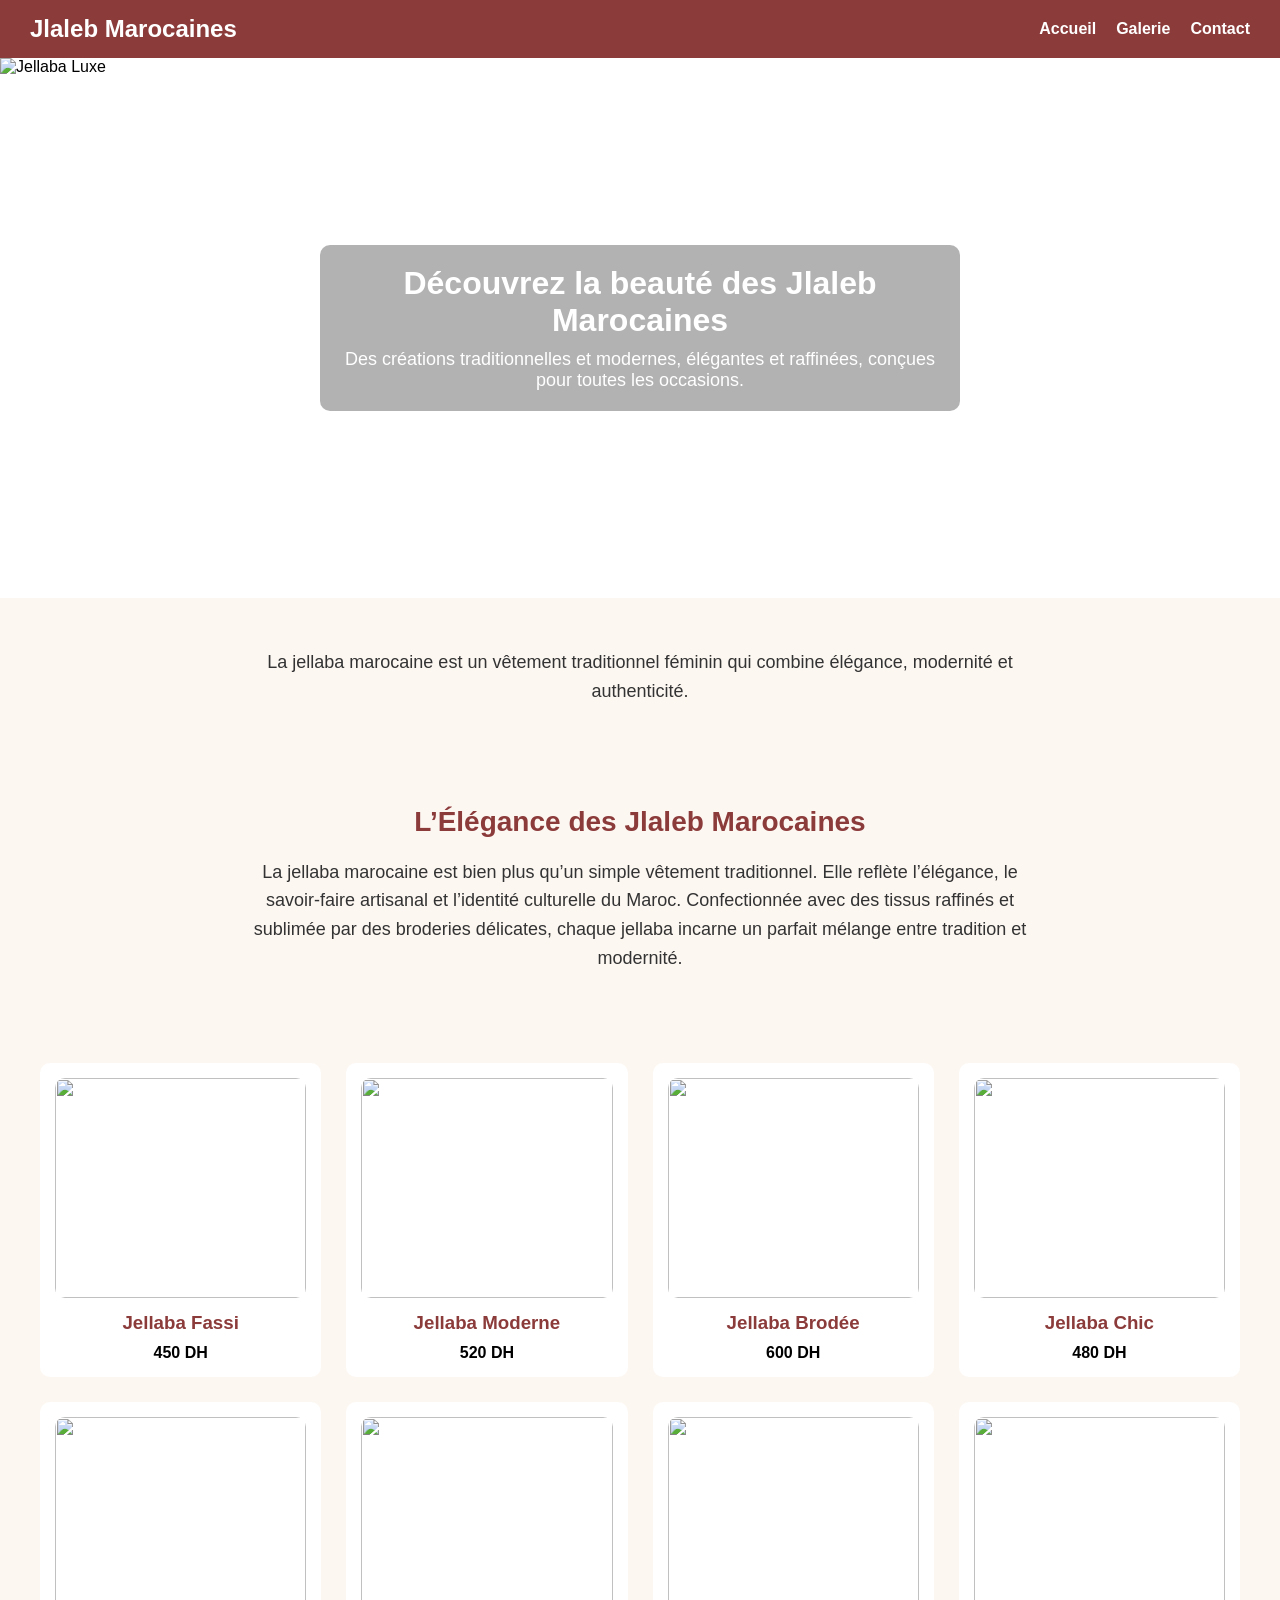
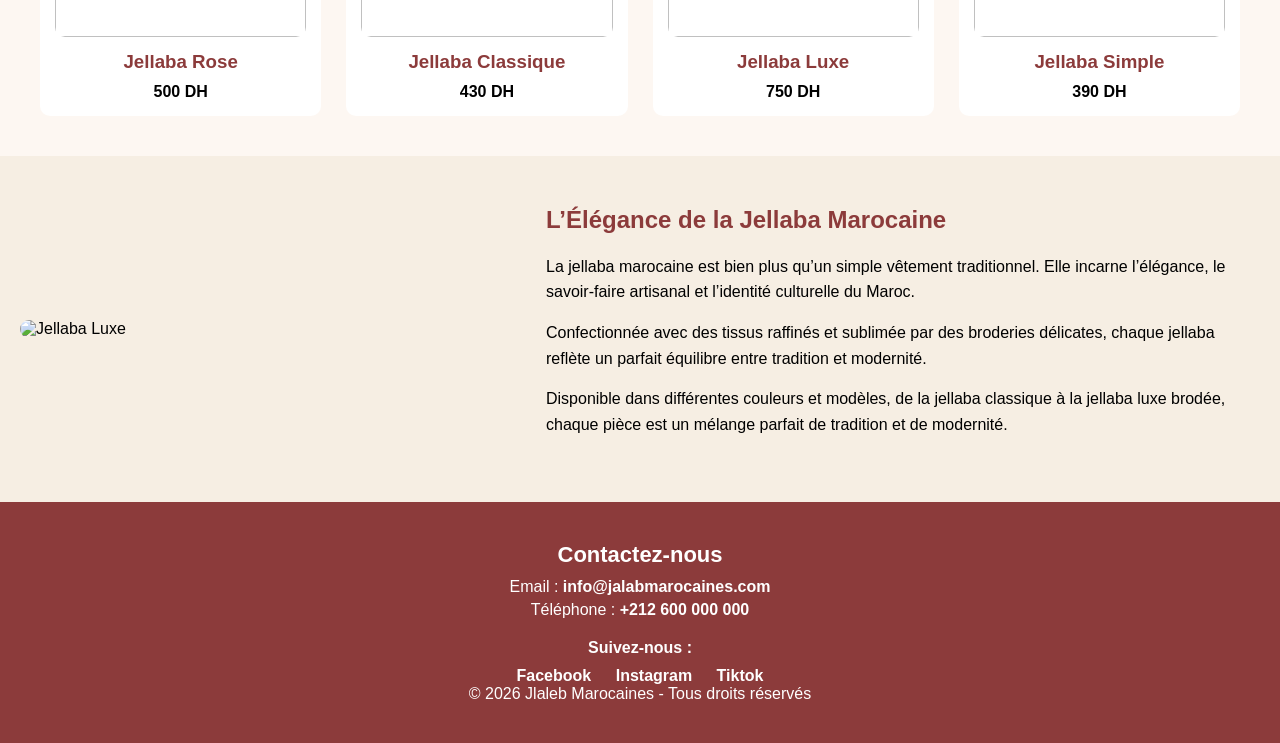
==== index.html @ f5fc9dd6 "Update portfolio" ====
<!DOCTYPE html>
<html lang="fr">
<head>
    <meta charset="UTF-8">
    <title>Jlaleb Marocaines</title>
    <link rel="stylesheet" href="style.css">
    <meta name="viewport" content="width=device-width, initial-scale=1.0">
</head>
<body>
<nav>
    <h1>Jlaleb Marocaines</h1>
    <ul>
        <li><a href="#">Accueil</a></li>
        <li><a href="#galerie">Galerie</a></li>
        <li><a href="contact.html">Contact</a></li>
    </ul>
</nav>

<section class="hero">
    <img src="jalabaa.jpeg" alt="Jellaba Luxe" class="hero-img">
    <div class="hero-text">
        <h2>Découvrez la beauté des Jlaleb Marocaines</h2>
        <p>Des créations traditionnelles et modernes, élégantes et raffinées, conçues pour toutes les occasions.</p>
    </div>
</section>

<!-- DESCRIPTION -->
<section class="description">
    <p>
        La jellaba marocaine est un vêtement traditionnel féminin
        qui combine élégance, modernité et authenticité.
    </p>
</section>
<section class="description">
    <h2>L’Élégance des Jlaleb Marocaines</h2>
    <p>
        La jellaba marocaine est bien plus qu’un simple vêtement traditionnel.  
        Elle reflète l’élégance, le savoir-faire artisanal et l’identité culturelle du Maroc.  
        Confectionnée avec des tissus raffinés et sublimée par des broderies délicates,  
        chaque jellaba incarne un parfait mélange entre tradition et modernité.
    </p>
</section>

<!-- GALERIE -->
<section id="galerie" class="galerie">

    <div class="card">
        <img src="jalaba_fes.jpeg">
        <h3>Jellaba Fassi</h3>
        <span>450 DH</span>
    </div>

    <div class="card">
        <img src="j2.jpeg">
        <h3>Jellaba Moderne</h3>
        <span>520 DH</span>
    </div>

    <div class="card">
        <img src="j3.jpeg">
        <h3>Jellaba Brodée</h3>
        <span>600 DH</span>
    </div>

    <div class="card">
        <img src="j4.jpeg">
        <h3>Jellaba Chic</h3>
        <span>480 DH</span>
    </div>

    <div class="card">
        <img src="j5.jpeg">
        <h3>Jellaba Rose</h3>
        <span>500 DH</span>
    </div>

    <div class="card">
        <img src="j6.jpeg">
        <h3>Jellaba Classique</h3>
        <span>430 DH</span>
    </div>

    <div class="card">
        <img src="j7.jpEg">
        <h3>Jellaba Luxe</h3>
        <span>750 DH</span>
    </div>

    <div class="card">
        <img src="JJ8.jpeg">
        <h3>Jellaba Simple</h3>
        <span>390 DH</span>
    </div>

</section>

<section class="side-photo">
    <img src="BIG.jpeg" alt="Jellaba Luxe">

    <div class="text">
        <h2>L’Élégance de la Jellaba Marocaine</h2>

        <p>
            La jellaba marocaine est bien plus qu’un simple vêtement traditionnel. 
            Elle incarne l’élégance, le savoir-faire artisanal et l’identité culturelle du Maroc.
        </p>

        <p>
            Confectionnée avec des tissus raffinés et sublimée par des broderies délicates, 
            chaque jellaba reflète un parfait équilibre entre tradition et modernité.
        </p>

        <p>
            Disponible dans différentes couleurs et modèles, de la jellaba classique
            à la jellaba luxe brodée, chaque pièce est un mélange parfait de tradition et de modernité.
        </p>
    </div>
</section>
<!-- FOOTER -->
<footer>
    <div class="footer-content">
        <h3>Contactez-nous</h3>
        <p>Email : <a href="mailto:info@jalabmarocaines.com">info@jalabmarocaines.com</a></p>
        <p>Téléphone : <a href="tel:+212600000000">+212 600 000 000</a></p>

        <h4>Suivez-nous :</h4>
        <ul class="social">
            <li><a href="#">Facebook</a></li>
            <li><a href="#">Instagram</a></li>
            <li><a href="#">Tiktok</a></li>
        </ul>
    </div>
    <p>© 2026 Jlaleb Marocaines - Tous droits réservés</p>
</footer>

</body>
</html>
---- style.css ----
* {
    margin: 0;
    padding: 0;
    box-sizing: border-box;
    font-family: Arial, sans-serif;
}

/* NAVBAR */
nav {
    background-color: #8c3b3b;
    color: white;
    display: flex;
    justify-content: space-between;
    padding: 15px 30px;
    align-items: center;
}

nav ul {
    list-style: none;
    display: flex;
}

nav ul li a {
    color: white;
    margin-left: 20px;
    text-decoration: none;
    font-weight: bold;
}

.hero {
    position: relative;
    width: 100%;
    height: 60vh;         /* ارتفاع الصورة */
    overflow: hidden;
}

.hero-img {
    width: 100%;
    height: 100%;
    object-fit: cover;    /* الصورة تغطي المساحة كاملة */
}

.hero-text {
    position: absolute;   /* النص فوق الصورة */
    top: 50%;
    left: 50%;
    transform: translate(-50%, -50%);
    color: white;
    text-align: center;
    background-color: rgba(0,0,0,0.3);  /* خلفية شفافة للنص */
    padding: 20px;
    border-radius: 10px;
}

.hero-text h2 {
    font-size: 32px;
    margin-bottom: 10px;
}

.hero-text p {
    font-size: 18px;
}
/* DESCRIPTION */
.description {
    padding: 40px;
    text-align: center;
    background-color: #f6eee3;
    font-size: 18px;
}
.description {
    padding: 50px 20px;           
    text-align: center;
    background-color: #fdf7f2;   
    color: #333;
}

.description h2 {
    font-size: 28px;
    color: #8c3b3b;               
    margin-bottom: 20px;
}

.description p {
    font-size: 18px;
    line-height: 1.6;
    max-width: 800px;
    margin: 0 auto;
    }               


.galerie {
    display: grid;
    grid-template-columns: repeat(4, 1fr);
    gap: 25px;
    padding: 40px;
    background-color: #fdf7f2;
}

.card {
    background: white;
    text-align: center;
    padding: 15px;
    border-radius: 10px;
}

.card img {
    width: 100%;
    height: 220px;
    object-fit: cover;
    border-radius: 10px;
}

.card h3 {
    margin: 10px 0;
    color: #8c3b3b;
}

.card span {
    font-weight: bold;
}

.side-photo {
    display: flex;
    align-items: center;
    gap: 30px;       
    padding: 50px 20px;
    background-color: #f6eee3; 
}

.side-photo img {
    width: 40%;     
    border-radius: 15px;
    object-fit: cover;
}

.side-photo .text {
    width: 55%;      
}

.side-photo h2 {
    color: #8c3b3b;
    margin-bottom: 20px;
}

.side-photo p {
    line-height: 1.6;
    margin-bottom: 15px;  
}


@media(min-width:601px) and(max-width: 758px){
    .side-photo {
        flex-direction: column;
        text-align: center;
    }
    .side-photo img {
        width: 80%;
        margin-bottom: 20px;
    }
    .side-photo .text {
        width: 90%;
    }
}

footer {
    background-color: #8c3b3b;   
    color: white;
    padding: 40px 20px;
    text-align: center;
}

footer a {
    color: white;
    text-decoration: none;
    font-weight: bold;
}

footer a:hover {
    text-decoration: underline;
}

footer .footer-content h3 {
    margin-bottom: 10px;
    font-size: 22px;
}

footer .footer-content h4 {
    margin-top: 20px;
    margin-bottom: 10px;
}

footer .footer-content p {
    margin: 5px 0;
    font-size: 16px;
}

footer .social {
    list-style: none;
    padding: 0;
    margin: 0;
}

footer .social li {
    display: inline-block;
    margin: 0 10px;
}
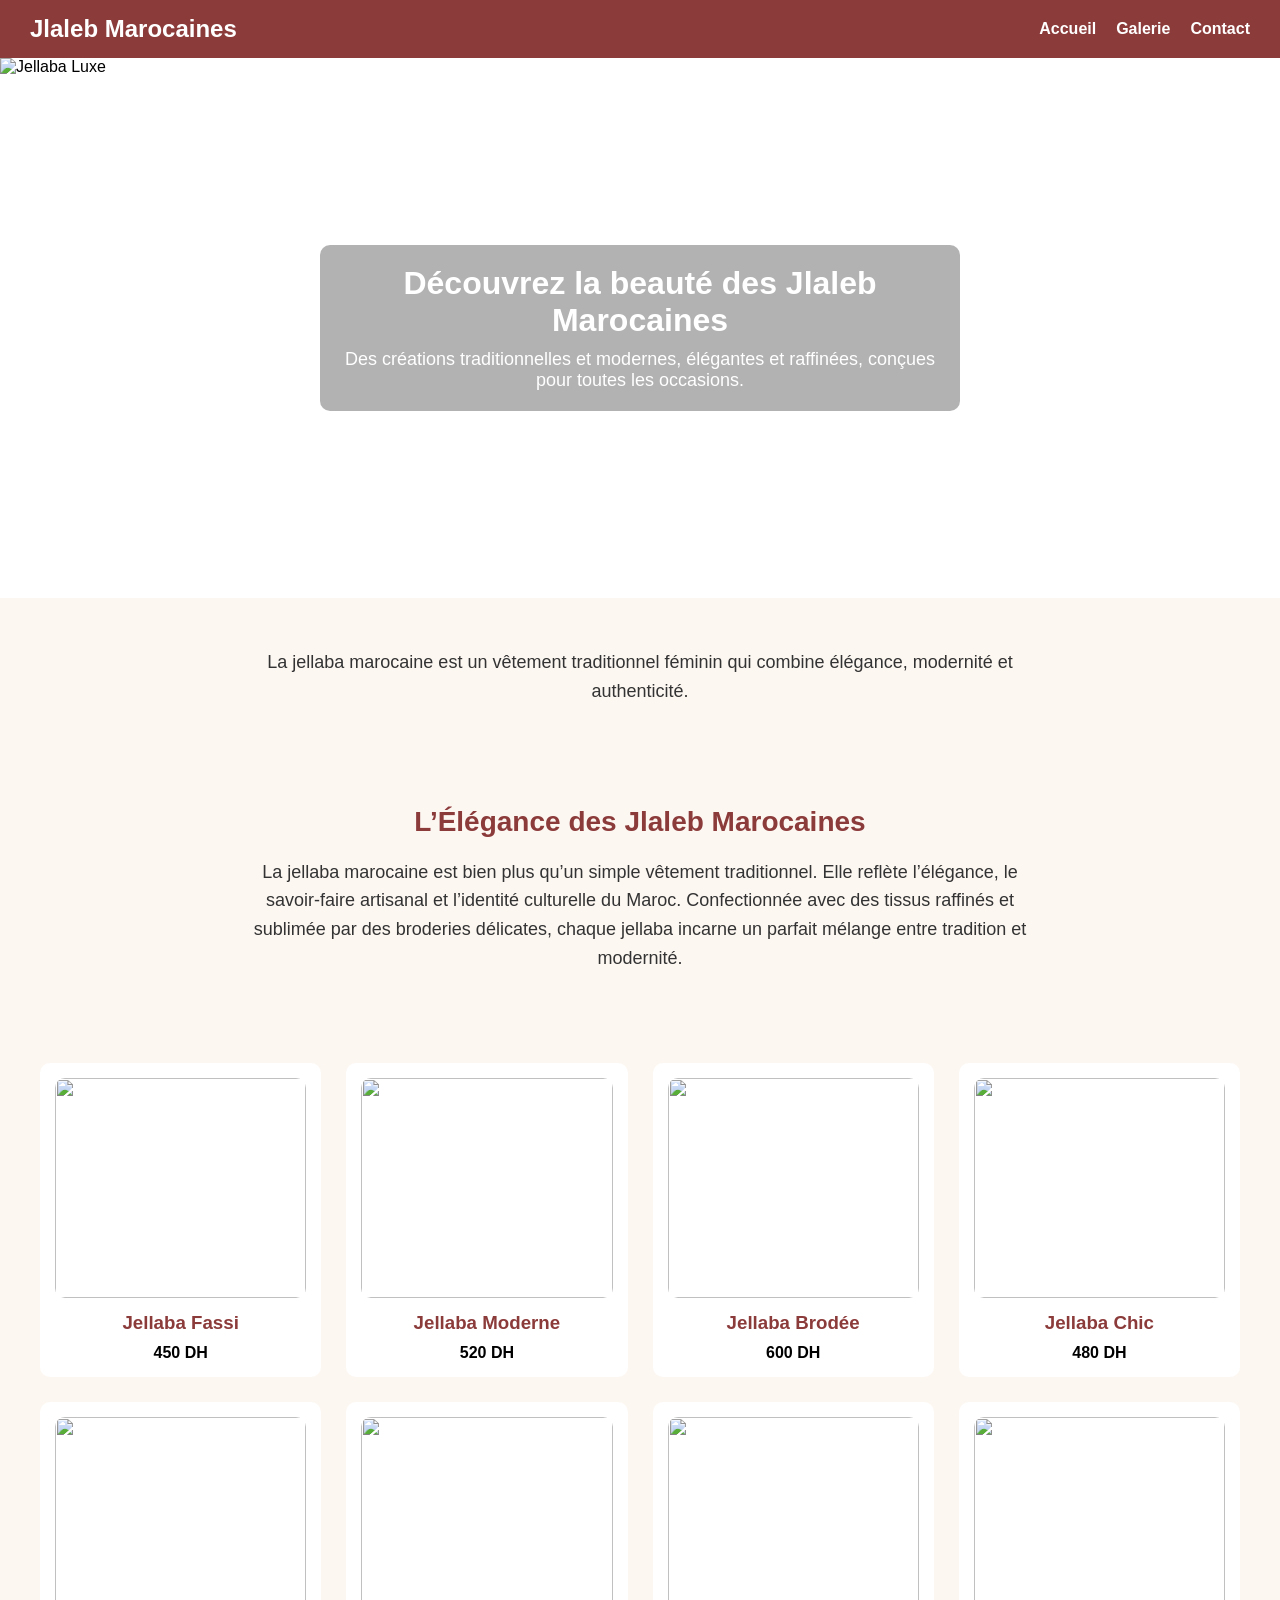
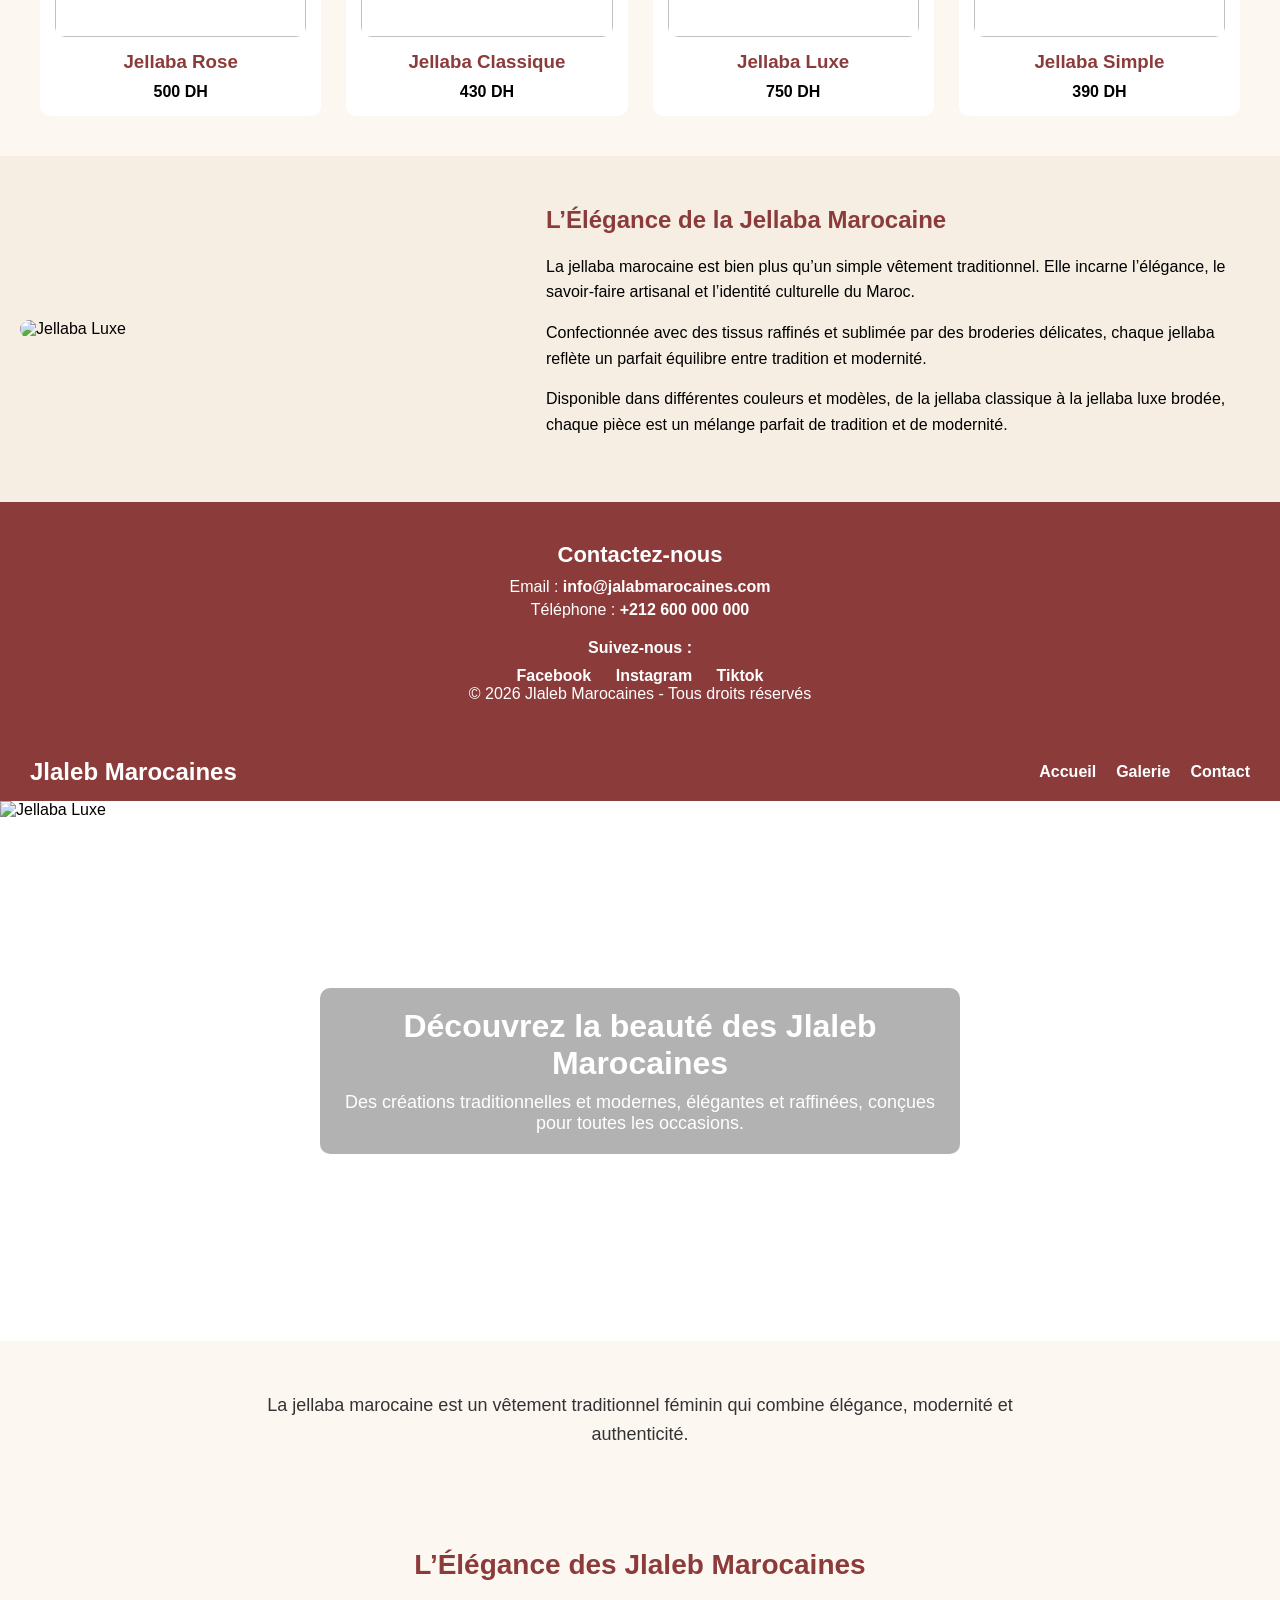
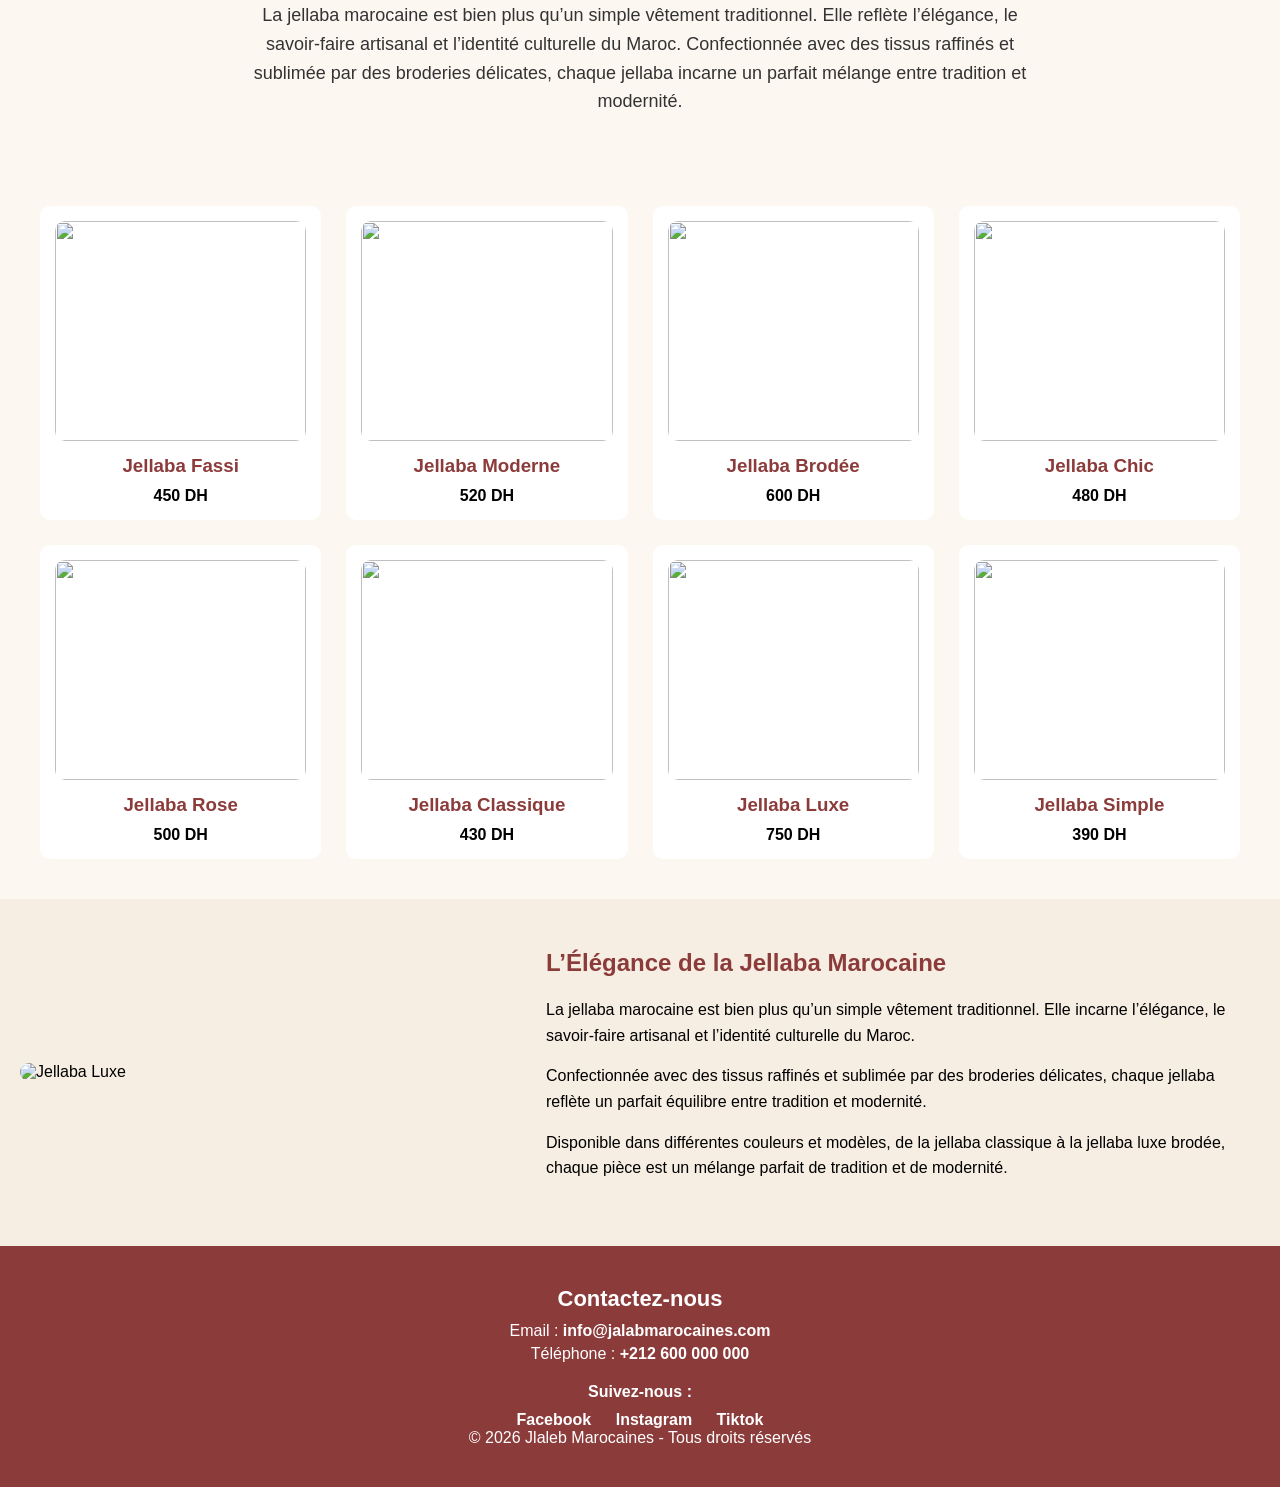
==== commit 2e2a610a: "Merge branch 'main' into monsite" ====
--- a/index.html
+++ b/index.html
@@ -1,3 +1,4 @@
+
 <!DOCTYPE html>
 <html lang="fr">
 <head>
@@ -133,5 +134,140 @@
     <p>© 2026 Jlaleb Marocaines - Tous droits réservés</p>
 </footer>
 
-</body>
+  </body>
+<!DOCTYPE html>
+<html lang="fr">
+<head>
+    <meta charset="UTF-8">
+    <title>Jlaleb Marocaines</title>
+    <link rel="stylesheet" href="style.css">
+</head>
+<body>
+<nav>
+    <h1>Jlaleb Marocaines</h1>
+    <ul>
+        <li><a href="#">Accueil</a></li>
+        <li><a href="#galerie">Galerie</a></li>
+        <li><a href="contact.html">Contact</a></li>
+    </ul>
+</nav>
+
+<section class="hero">
+    <img src="jalabaa.jpeg" alt="Jellaba Luxe" class="hero-img">
+    <div class="hero-text">
+        <h2>Découvrez la beauté des Jlaleb Marocaines</h2>
+        <p>Des créations traditionnelles et modernes, élégantes et raffinées, conçues pour toutes les occasions.</p>
+    </div>
+</section>
+
+<!-- DESCRIPTION -->
+<section class="description">
+    <p>
+        La jellaba marocaine est un vêtement traditionnel féminin
+        qui combine élégance, modernité et authenticité.
+    </p>
+</section>
+<section class="description">
+    <h2>L’Élégance des Jlaleb Marocaines</h2>
+    <p>
+        La jellaba marocaine est bien plus qu’un simple vêtement traditionnel.  
+        Elle reflète l’élégance, le savoir-faire artisanal et l’identité culturelle du Maroc.  
+        Confectionnée avec des tissus raffinés et sublimée par des broderies délicates,  
+        chaque jellaba incarne un parfait mélange entre tradition et modernité.
+    </p>
+</section>
+
+<!-- GALERIE -->
+<section id="galerie" class="galerie">
+
+    <div class="card">
+        <img src="jalaba_fes.jpeg">
+        <h3>Jellaba Fassi</h3>
+        <span>450 DH</span>
+    </div>
+
+    <div class="card">
+        <img src="j2.jpeg">
+        <h3>Jellaba Moderne</h3>
+        <span>520 DH</span>
+    </div>
+
+    <div class="card">
+        <img src="j3.jpeg">
+        <h3>Jellaba Brodée</h3>
+        <span>600 DH</span>
+    </div>
+
+    <div class="card">
+        <img src="j4.jpeg">
+        <h3>Jellaba Chic</h3>
+        <span>480 DH</span>
+    </div>
+
+    <div class="card">
+        <img src="j5.jpeg">
+        <h3>Jellaba Rose</h3>
+        <span>500 DH</span>
+    </div>
+
+    <div class="card">
+        <img src="j6.jpeg">
+        <h3>Jellaba Classique</h3>
+        <span>430 DH</span>
+    </div>
+
+    <div class="card">
+        <img src="j7.jpEg">
+        <h3>Jellaba Luxe</h3>
+        <span>750 DH</span>
+    </div>
+
+    <div class="card">
+        <img src="JJ8.jpeg">
+        <h3>Jellaba Simple</h3>
+        <span>390 DH</span>
+    </div>
+
+</section>
+
+<section class="side-photo">
+    <img src="BIG.jpeg" alt="Jellaba Luxe">
+
+    <div class="text">
+        <h2>L’Élégance de la Jellaba Marocaine</h2>
+
+        <p>
+            La jellaba marocaine est bien plus qu’un simple vêtement traditionnel. 
+            Elle incarne l’élégance, le savoir-faire artisanal et l’identité culturelle du Maroc.
+        </p>
+
+        <p>
+            Confectionnée avec des tissus raffinés et sublimée par des broderies délicates, 
+            chaque jellaba reflète un parfait équilibre entre tradition et modernité.
+        </p>
+
+        <p>
+            Disponible dans différentes couleurs et modèles, de la jellaba classique
+            à la jellaba luxe brodée, chaque pièce est un mélange parfait de tradition et de modernité.
+        </p>
+    </div>
+</section>
+<!-- FOOTER -->
+<footer>
+    <div class="footer-content">
+        <h3>Contactez-nous</h3>
+        <p>Email : <a href="mailto:info@jalabmarocaines.com">info@jalabmarocaines.com</a></p>
+        <p>Téléphone : <a href="tel:+212600000000">+212 600 000 000</a></p>
+
+        <h4>Suivez-nous :</h4>
+        <ul class="social">
+            <li><a href="#">Facebook</a></li>
+            <li><a href="#">Instagram</a></li>
+            <li><a href="#">Tiktok</a></li>
+        </ul>
+    </div>
+    <p>© 2026 Jlaleb Marocaines - Tous droits réservés</p>
+</footer>
+
+  </body>
 </html>
--- a/style.css
+++ b/style.css
@@ -1,3 +1,4 @@
+
 * {
     margin: 0;
     padding: 0;
@@ -203,4 +204,209 @@
 footer .social li {
     display: inline-block;
     margin: 0 10px;
+* {
+    margin: 0;
+    padding: 0;
+    box-sizing: border-box;
+    font-family: Arial, sans-serif;
+}
+
+/* NAVBAR */
+nav {
+    background-color: #8c3b3b;
+    color: white;
+    display: flex;
+    justify-content: space-between;
+    padding: 15px 30px;
+    align-items: center;
+}
+
+nav ul {
+    list-style: none;
+    display: flex;
+}
+
+nav ul li a {
+    color: white;
+    margin-left: 20px;
+    text-decoration: none;
+    font-weight: bold;
+}
+
+.hero {
+    position: relative;
+    width: 100%;
+    height: 60vh;         /* ارتفاع الصورة */
+    overflow: hidden;
+}
+
+.hero-img {
+    width: 100%;
+    height: 100%;
+    object-fit: cover;    /* الصورة تغطي المساحة كاملة */
+}
+
+.hero-text {
+    position: absolute;   /* النص فوق الصورة */
+    top: 50%;
+    left: 50%;
+    transform: translate(-50%, -50%);
+    color: white;
+    text-align: center;
+    background-color: rgba(0,0,0,0.3);  /* خلفية شفافة للنص */
+    padding: 20px;
+    border-radius: 10px;
+}
+
+.hero-text h2 {
+    font-size: 32px;
+    margin-bottom: 10px;
+}
+
+.hero-text p {
+    font-size: 18px;
+}
+/* DESCRIPTION */
+.description {
+    padding: 40px;
+    text-align: center;
+    background-color: #f6eee3;
+    font-size: 18px;
+}
+.description {
+    padding: 50px 20px;           
+    text-align: center;
+    background-color: #fdf7f2;   
+    color: #333;
+}
+
+.description h2 {
+    font-size: 28px;
+    color: #8c3b3b;               
+    margin-bottom: 20px;
+}
+
+.description p {
+    font-size: 18px;
+    line-height: 1.6;
+    max-width: 800px;
+    margin: 0 auto;
+    }               
+
+
+.galerie {
+    display: grid;
+    grid-template-columns: repeat(4, 1fr);
+    gap: 25px;
+    padding: 40px;
+    background-color: #fdf7f2;
+}
+
+.card {
+    background: white;
+    text-align: center;
+    padding: 15px;
+    border-radius: 10px;
+}
+
+.card img {
+    width: 100%;
+    height: 220px;
+    object-fit: cover;
+    border-radius: 10px;
+}
+
+.card h3 {
+    margin: 10px 0;
+    color: #8c3b3b;
+}
+
+.card span {
+    font-weight: bold;
+}
+
+.side-photo {
+    display: flex;
+    align-items: center;
+    gap: 30px;       
+    padding: 50px 20px;
+    background-color: #f6eee3; 
+}
+
+.side-photo img {
+    width: 40%;     
+    border-radius: 15px;
+    object-fit: cover;
+}
+
+.side-photo .text {
+    width: 55%;      
+}
+
+.side-photo h2 {
+    color: #8c3b3b;
+    margin-bottom: 20px;
+}
+
+.side-photo p {
+    line-height: 1.6;
+    margin-bottom: 15px;  
+}
+
+
+@media(max-width: 768px){
+    .side-photo {
+        flex-direction: column;
+        text-align: center;
+    }
+    .side-photo img {
+        width: 80%;
+        margin-bottom: 20px;
+    }
+    .side-photo .text {
+        width: 90%;
+    }
+}
+
+footer {
+    background-color: #8c3b3b;   
+    color: white;
+    padding: 40px 20px;
+    text-align: center;
+}
+
+footer a {
+    color: white;
+    text-decoration: none;
+    font-weight: bold;
+}
+
+footer a:hover {
+    text-decoration: underline;
+}
+
+footer .footer-content h3 {
+    margin-bottom: 10px;
+    font-size: 22px;
+}
+
+footer .footer-content h4 {
+    margin-top: 20px;
+    margin-bottom: 10px;
+}
+
+footer .footer-content p {
+    margin: 5px 0;
+    font-size: 16px;
+}
+
+footer .social {
+    list-style: none;
+    padding: 0;
+    margin: 0;
+}
+
+footer .social li {
+    display: inline-block;
+    margin: 0 10px;
 }
--- a/style.css
+++ b/style.css
@@ -1,3 +1,4 @@
+
 * {
     margin: 0;
     padding: 0;
@@ -203,4 +204,209 @@
 footer .social li {
     display: inline-block;
     margin: 0 10px;
+* {
+    margin: 0;
+    padding: 0;
+    box-sizing: border-box;
+    font-family: Arial, sans-serif;
+}
+
+/* NAVBAR */
+nav {
+    background-color: #8c3b3b;
+    color: white;
+    display: flex;
+    justify-content: space-between;
+    padding: 15px 30px;
+    align-items: center;
+}
+
+nav ul {
+    list-style: none;
+    display: flex;
+}
+
+nav ul li a {
+    color: white;
+    margin-left: 20px;
+    text-decoration: none;
+    font-weight: bold;
+}
+
+.hero {
+    position: relative;
+    width: 100%;
+    height: 60vh;         /* ارتفاع الصورة */
+    overflow: hidden;
+}
+
+.hero-img {
+    width: 100%;
+    height: 100%;
+    object-fit: cover;    /* الصورة تغطي المساحة كاملة */
+}
+
+.hero-text {
+    position: absolute;   /* النص فوق الصورة */
+    top: 50%;
+    left: 50%;
+    transform: translate(-50%, -50%);
+    color: white;
+    text-align: center;
+    background-color: rgba(0,0,0,0.3);  /* خلفية شفافة للنص */
+    padding: 20px;
+    border-radius: 10px;
+}
+
+.hero-text h2 {
+    font-size: 32px;
+    margin-bottom: 10px;
+}
+
+.hero-text p {
+    font-size: 18px;
+}
+/* DESCRIPTION */
+.description {
+    padding: 40px;
+    text-align: center;
+    background-color: #f6eee3;
+    font-size: 18px;
+}
+.description {
+    padding: 50px 20px;           
+    text-align: center;
+    background-color: #fdf7f2;   
+    color: #333;
+}
+
+.description h2 {
+    font-size: 28px;
+    color: #8c3b3b;               
+    margin-bottom: 20px;
+}
+
+.description p {
+    font-size: 18px;
+    line-height: 1.6;
+    max-width: 800px;
+    margin: 0 auto;
+    }               
+
+
+.galerie {
+    display: grid;
+    grid-template-columns: repeat(4, 1fr);
+    gap: 25px;
+    padding: 40px;
+    background-color: #fdf7f2;
+}
+
+.card {
+    background: white;
+    text-align: center;
+    padding: 15px;
+    border-radius: 10px;
+}
+
+.card img {
+    width: 100%;
+    height: 220px;
+    object-fit: cover;
+    border-radius: 10px;
+}
+
+.card h3 {
+    margin: 10px 0;
+    color: #8c3b3b;
+}
+
+.card span {
+    font-weight: bold;
+}
+
+.side-photo {
+    display: flex;
+    align-items: center;
+    gap: 30px;       
+    padding: 50px 20px;
+    background-color: #f6eee3; 
+}
+
+.side-photo img {
+    width: 40%;     
+    border-radius: 15px;
+    object-fit: cover;
+}
+
+.side-photo .text {
+    width: 55%;      
+}
+
+.side-photo h2 {
+    color: #8c3b3b;
+    margin-bottom: 20px;
+}
+
+.side-photo p {
+    line-height: 1.6;
+    margin-bottom: 15px;  
+}
+
+
+@media(max-width: 768px){
+    .side-photo {
+        flex-direction: column;
+        text-align: center;
+    }
+    .side-photo img {
+        width: 80%;
+        margin-bottom: 20px;
+    }
+    .side-photo .text {
+        width: 90%;
+    }
+}
+
+footer {
+    background-color: #8c3b3b;   
+    color: white;
+    padding: 40px 20px;
+    text-align: center;
+}
+
+footer a {
+    color: white;
+    text-decoration: none;
+    font-weight: bold;
+}
+
+footer a:hover {
+    text-decoration: underline;
+}
+
+footer .footer-content h3 {
+    margin-bottom: 10px;
+    font-size: 22px;
+}
+
+footer .footer-content h4 {
+    margin-top: 20px;
+    margin-bottom: 10px;
+}
+
+footer .footer-content p {
+    margin: 5px 0;
+    font-size: 16px;
+}
+
+footer .social {
+    list-style: none;
+    padding: 0;
+    margin: 0;
+}
+
+footer .social li {
+    display: inline-block;
+    margin: 0 10px;
 }
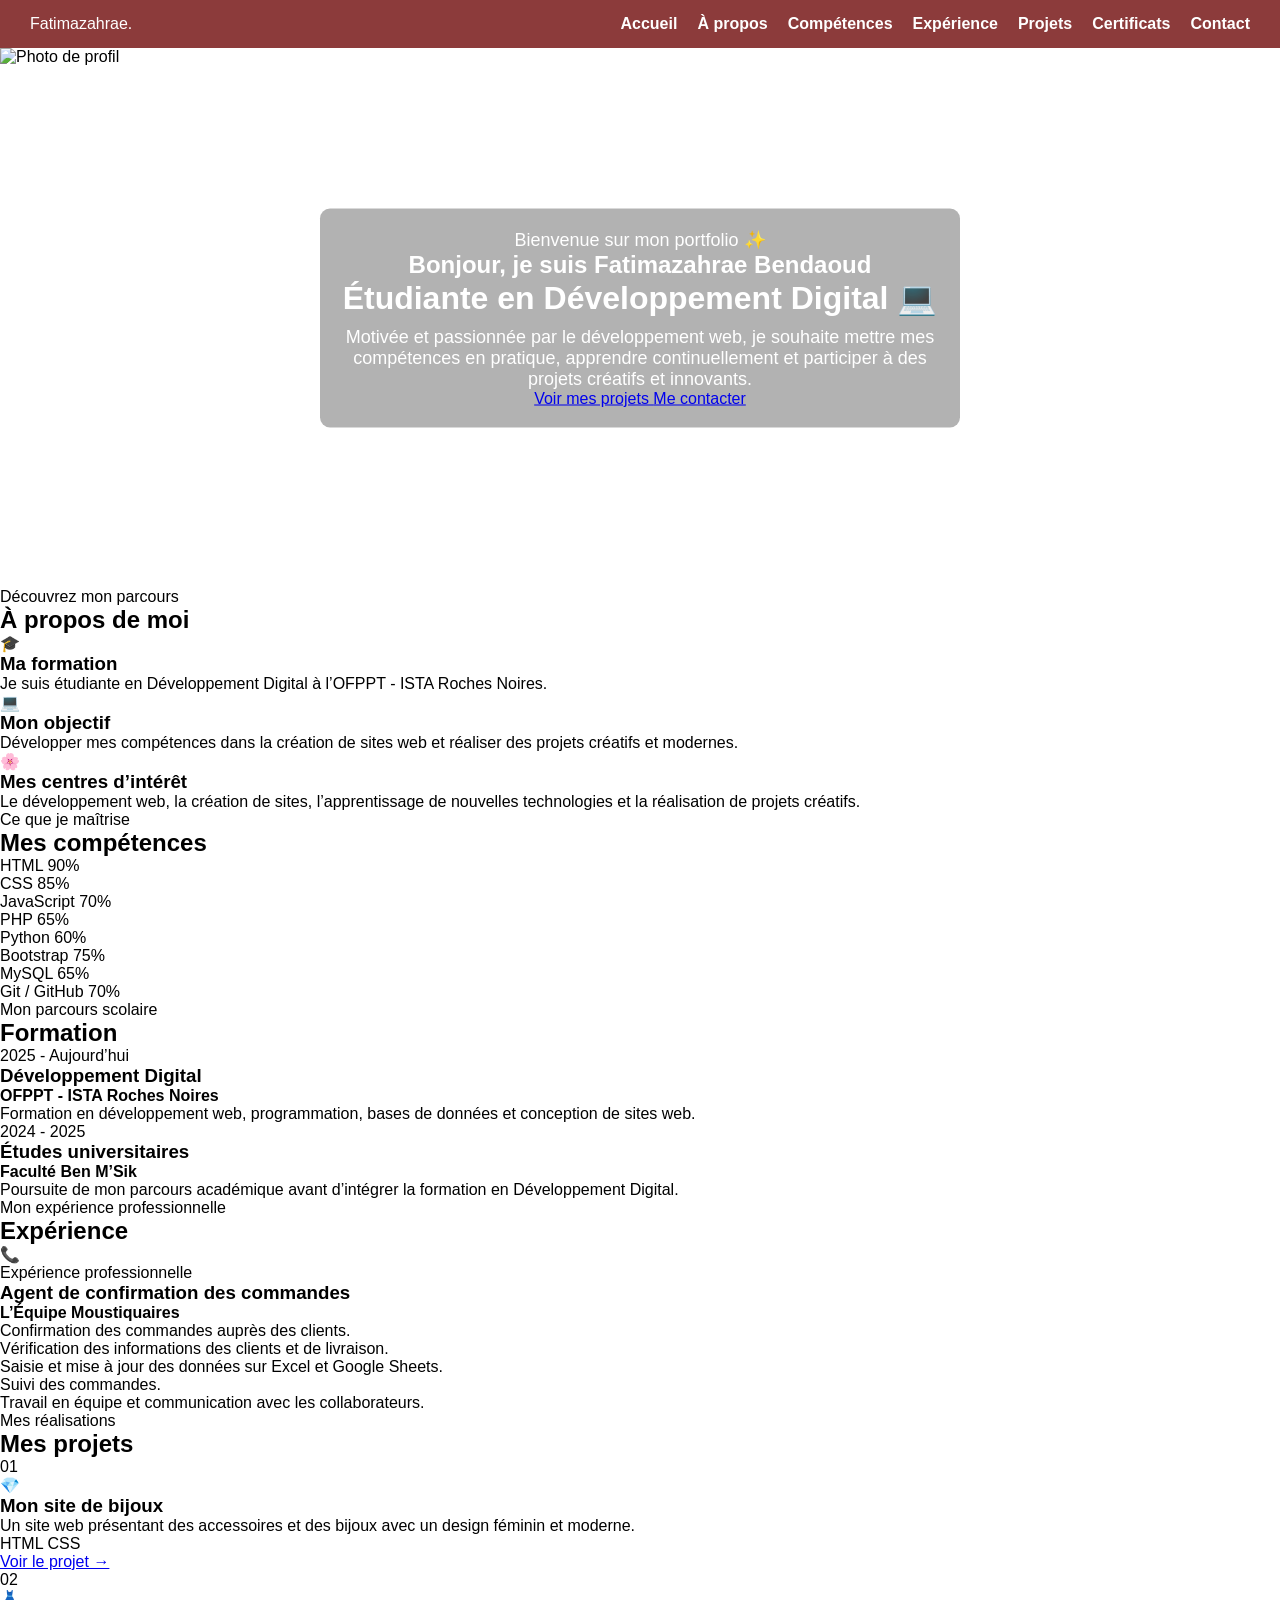
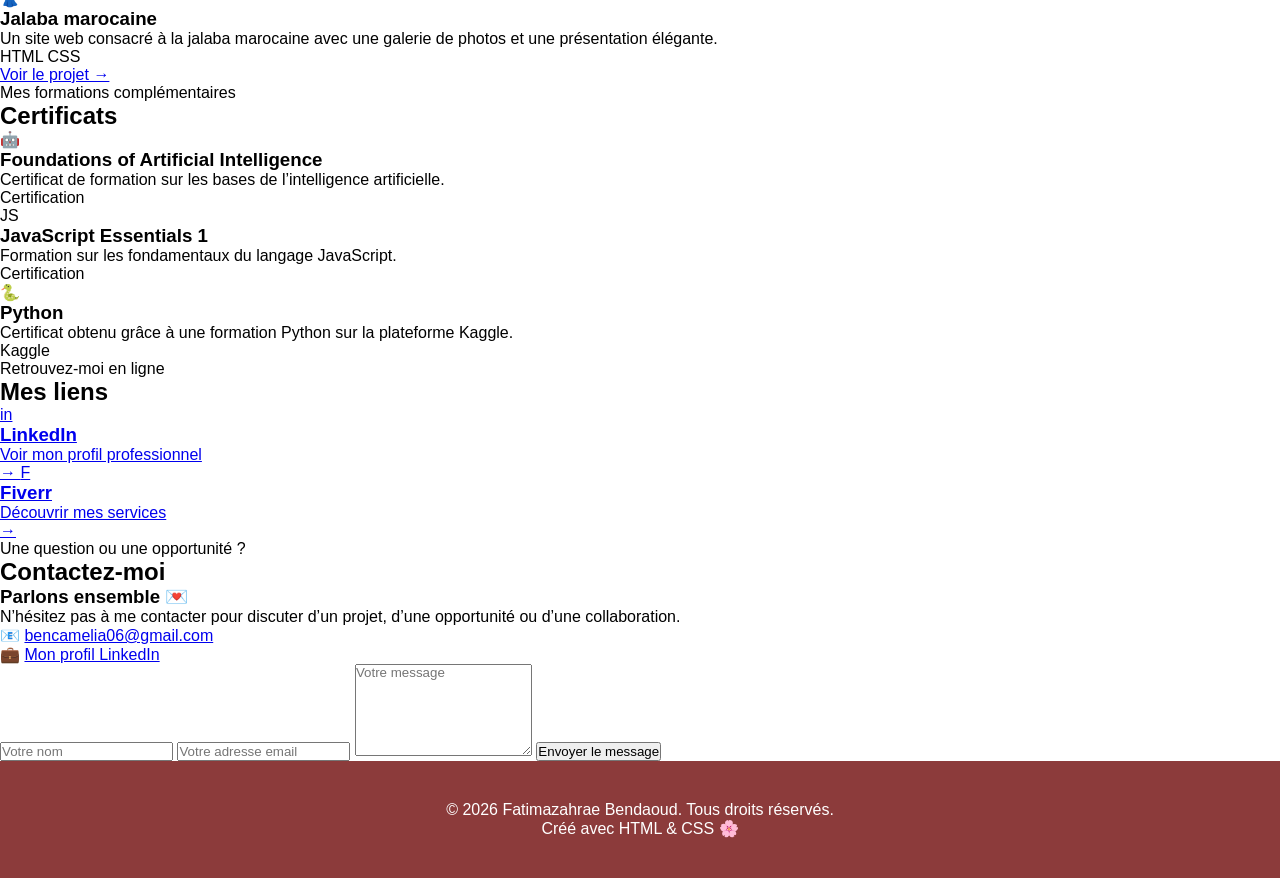
==== commit e2cb7d8e: "Revamp index.html for portfolio presentation Updated the title and navigation structure, added perso" ====
--- a/index.html
+++ b/index.html
@@ -1,273 +1,836 @@
-
 <!DOCTYPE html>
 <html lang="fr">
 <head>
     <meta charset="UTF-8">
-    <title>Jlaleb Marocaines</title>
+    <meta name="viewport" content="width=device-width, initial-scale=1.0">
+
+    <title>Fatimazahrae Bendaoud | Portfolio</title>
+
     <link rel="stylesheet" href="style.css">
-    <meta name="viewport" content="width=device-width, initial-scale=1.0">
+
+    <link
+        href="https://fonts.googleapis.com/css2?family=Poppins:wght@300;400;500;600;700&display=swap"
+        rel="stylesheet"
+    >
 </head>
+
 <body>
-<nav>
-    <h1>Jlaleb Marocaines</h1>
-    <ul>
-        <li><a href="#">Accueil</a></li>
-        <li><a href="#galerie">Galerie</a></li>
-        <li><a href="contact.html">Contact</a></li>
-    </ul>
-</nav>
-
-<section class="hero">
-    <img src="jalabaa.jpeg" alt="Jellaba Luxe" class="hero-img">
-    <div class="hero-text">
-        <h2>Découvrez la beauté des Jlaleb Marocaines</h2>
-        <p>Des créations traditionnelles et modernes, élégantes et raffinées, conçues pour toutes les occasions.</p>
-    </div>
-</section>
-
-<!-- DESCRIPTION -->
-<section class="description">
-    <p>
-        La jellaba marocaine est un vêtement traditionnel féminin
-        qui combine élégance, modernité et authenticité.
-    </p>
-</section>
-<section class="description">
-    <h2>L’Élégance des Jlaleb Marocaines</h2>
-    <p>
-        La jellaba marocaine est bien plus qu’un simple vêtement traditionnel.  
-        Elle reflète l’élégance, le savoir-faire artisanal et l’identité culturelle du Maroc.  
-        Confectionnée avec des tissus raffinés et sublimée par des broderies délicates,  
-        chaque jellaba incarne un parfait mélange entre tradition et modernité.
-    </p>
-</section>
-
-<!-- GALERIE -->
-<section id="galerie" class="galerie">
-
-    <div class="card">
-        <img src="jalaba_fes.jpeg">
-        <h3>Jellaba Fassi</h3>
-        <span>450 DH</span>
-    </div>
-
-    <div class="card">
-        <img src="j2.jpeg">
-        <h3>Jellaba Moderne</h3>
-        <span>520 DH</span>
-    </div>
-
-    <div class="card">
-        <img src="j3.jpeg">
-        <h3>Jellaba Brodée</h3>
-        <span>600 DH</span>
-    </div>
-
-    <div class="card">
-        <img src="j4.jpeg">
-        <h3>Jellaba Chic</h3>
-        <span>480 DH</span>
-    </div>
-
-    <div class="card">
-        <img src="j5.jpeg">
-        <h3>Jellaba Rose</h3>
-        <span>500 DH</span>
-    </div>
-
-    <div class="card">
-        <img src="j6.jpeg">
-        <h3>Jellaba Classique</h3>
-        <span>430 DH</span>
-    </div>
-
-    <div class="card">
-        <img src="j7.jpEg">
-        <h3>Jellaba Luxe</h3>
-        <span>750 DH</span>
-    </div>
-
-    <div class="card">
-        <img src="JJ8.jpeg">
-        <h3>Jellaba Simple</h3>
-        <span>390 DH</span>
-    </div>
-
-</section>
-
-<section class="side-photo">
-    <img src="BIG.jpeg" alt="Jellaba Luxe">
-
-    <div class="text">
-        <h2>L’Élégance de la Jellaba Marocaine</h2>
+
+    <!-- NAVIGATION -->
+    <header>
+        <nav class="navbar">
+
+            <div class="logo">
+                Fatimazahrae<span>.</span>
+            </div>
+
+            <ul class="nav-links">
+                <li><a href="#accueil">Accueil</a></li>
+                <li><a href="#apropos">À propos</a></li>
+                <li><a href="#competences">Compétences</a></li>
+                <li><a href="#experience">Expérience</a></li>
+                <li><a href="#projets">Projets</a></li>
+                <li><a href="#certificats">Certificats</a></li>
+                <li><a href="#contact">Contact</a></li>
+            </ul>
+
+        </nav>
+    </header>
+
+
+    <!-- ACCUEIL -->
+    <section id="accueil" class="hero">
+
+        <div class="hero-text">
+
+            <p class="small-title">
+                Bienvenue sur mon portfolio ✨
+            </p>
+
+            <h1>
+                Bonjour, je suis
+                <span>Fatimazahrae Bendaoud</span>
+            </h1>
+
+            <h2>
+                Étudiante en Développement Digital 💻
+            </h2>
+
+            <p>
+                Motivée et passionnée par le développement web,
+    je souhaite mettre mes compétences en pratique,
+    apprendre continuellement et participer à des projets
+    créatifs et innovants.
+            </p>
+
+            <div class="hero-buttons">
+
+                <a href="#projets" class="btn primary-btn">
+                    Voir mes projets
+                </a>
+
+                <a href="#contact" class="btn secondary-btn">
+                    Me contacter
+                </a>
+
+            </div>
+
+        </div>
+
+
+        <!-- PHOTO -->
+        <div class="hero-image">
+
+            <div class="image-circle">
+
+                <img
+                    src="WhatsApp Image 2026-09-06 at 14.12.38.jpeg"
+                    alt="Photo de profil"
+                >
+
+            </div>
+
+        </div>
+
+    </section>
+
+
+
+    <!-- À PROPOS -->
+    <section id="apropos" class="section">
+
+        <div class="section-title">
+
+            <p>Découvrez mon parcours</p>
+
+            <h2>À propos de moi</h2>
+
+        </div>
+
+
+        <div class="about-container">
+
+            <div class="about-card">
+
+                <div class="about-icon">
+                    🎓
+                </div>
+
+                <h3>Ma formation</h3>
+
+                <p>
+                    Je suis étudiante en Développement Digital
+                    à l’OFPPT - ISTA Roches Noires.
+                </p>
+
+            </div>
+
+
+            <div class="about-card">
+
+                <div class="about-icon">
+                    💻
+                </div>
+
+                <h3>Mon objectif</h3>
+
+                <p>
+                    Développer mes compétences dans la création
+                    de sites web et réaliser des projets créatifs
+                    et modernes.
+                </p>
+
+            </div>
+
+
+            <div class="about-card">
+
+                <div class="about-icon">
+                    🌸
+                </div>
+
+                <h3>Mes centres d’intérêt</h3>
+
+                <p>
+                Le développement web, la création de sites,
+        l’apprentissage de nouvelles technologies
+        et la réalisation de projets créatifs.
+                </p>
+
+            </div>
+
+        </div>
+
+    </section>
+
+
+
+    <!-- COMPÉTENCES -->
+    <section id="competences" class="section skills-section">
+
+        <div class="section-title">
+
+            <p>Ce que je maîtrise</p>
+
+            <h2>Mes compétences</h2>
+
+        </div>
+
+
+        <div class="skills-container">
+
+
+            <div class="skill">
+
+                <div class="skill-info">
+                    <span>HTML</span>
+                    <span>90%</span>
+                </div>
+
+                <div class="progress-bar">
+                    <div class="progress html"></div>
+                </div>
+
+            </div>
+
+
+            <div class="skill">
+
+                <div class="skill-info">
+                    <span>CSS</span>
+                    <span>85%</span>
+                </div>
+
+                <div class="progress-bar">
+                    <div class="progress css"></div>
+                </div>
+
+            </div>
+
+
+            <div class="skill">
+
+                <div class="skill-info">
+                    <span>JavaScript</span>
+                    <span>70%</span>
+                </div>
+
+                <div class="progress-bar">
+                    <div class="progress javascript"></div>
+                </div>
+
+            </div>
+
+
+            <div class="skill">
+
+                <div class="skill-info">
+                    <span>PHP</span>
+                    <span>65%</span>
+                </div>
+
+                <div class="progress-bar">
+                    <div class="progress php"></div>
+                </div>
+
+            </div>
+
+
+            <div class="skill">
+
+                <div class="skill-info">
+                    <span>Python</span>
+                    <span>60%</span>
+                </div>
+
+                <div class="progress-bar">
+                    <div class="progress python"></div>
+                </div>
+
+            </div>
+
+
+            <div class="skill">
+
+                <div class="skill-info">
+                    <span>Bootstrap</span>
+                    <span>75%</span>
+                </div>
+
+                <div class="progress-bar">
+                    <div class="progress bootstrap"></div>
+                </div>
+
+            </div>
+
+
+            <div class="skill">
+
+                <div class="skill-info">
+                    <span>MySQL</span>
+                    <span>65%</span>
+                </div>
+
+                <div class="progress-bar">
+                    <div class="progress mysql"></div>
+                </div>
+
+            </div>
+
+
+            <div class="skill">
+
+                <div class="skill-info">
+                    <span>Git / GitHub</span>
+                    <span>70%</span>
+                </div>
+
+                <div class="progress-bar">
+                    <div class="progress github"></div>
+                </div>
+
+            </div>
+
+        </div>
+
+    </section>
+
+
+
+    <!-- FORMATION -->
+    <section class="section formation-section">
+
+        <div class="section-title">
+
+            <p>Mon parcours scolaire</p>
+
+            <h2>Formation</h2>
+
+        </div>
+
+
+        <div class="timeline">
+
+
+            <div class="timeline-item">
+
+                <div class="timeline-dot"></div>
+
+                <div class="timeline-content">
+
+                    <span>2025 - Aujourd’hui</span>
+
+                    <h3>
+                        Développement Digital
+                    </h3>
+
+                    <h4>
+                        OFPPT - ISTA Roches Noires
+                    </h4>
+
+                    <p>
+                        Formation en développement web,
+                        programmation, bases de données et
+                        conception de sites web.
+                    </p>
+
+                </div>
+
+            </div>
+
+
+            <div class="timeline-item">
+
+                <div class="timeline-dot"></div>
+
+                <div class="timeline-content">
+
+                    <span>2024 - 2025</span>
+
+                    <h3>
+                        Études universitaires
+                    </h3>
+
+                    <h4>
+                        Faculté Ben M’Sik
+                    </h4>
+
+                    <p>
+                        Poursuite de mon parcours académique
+                        avant d’intégrer la formation en
+                        Développement Digital.
+                    </p>
+
+                </div>
+
+            </div>
+
+
+        </div>
+
+    </section>
+
+
+
+    <!-- EXPÉRIENCE -->
+    <section id="experience" class="section experience-section">
+
+        <div class="section-title">
+
+            <p>Mon expérience professionnelle</p>
+
+            <h2>Expérience</h2>
+
+        </div>
+
+
+        <div class="experience-card">
+
+            <div class="experience-icon">
+                📞
+            </div>
+
+
+            <div class="experience-content">
+
+                <span class="experience-date">
+                    Expérience professionnelle
+                </span>
+
+                <h3>
+                    Agent de confirmation des commandes
+                </h3>
+
+                <h4>
+                    L’Équipe Moustiquaires
+                </h4>
+
+
+                <ul>
+
+                    <li>
+                        Confirmation des commandes auprès des clients.
+                    </li>
+
+                    <li>
+                        Vérification des informations des clients
+                        et de livraison.
+                    </li>
+
+                    <li>
+                        Saisie et mise à jour des données sur
+                        Excel et Google Sheets.
+                    </li>
+
+                    <li>
+                        Suivi des commandes.
+                    </li>
+
+                    <li>
+                        Travail en équipe et communication
+                        avec les collaborateurs.
+                    </li>
+
+                </ul>
+
+            </div>
+
+        </div>
+
+    </section>
+
+
+
+    <!-- PROJETS -->
+    <section id="projets" class="section">
+
+        <div class="section-title">
+
+            <p>Mes réalisations</p>
+
+            <h2>Mes projets</h2>
+
+        </div>
+
+
+        <div class="projects-container">
+
+
+            <!-- PROJET 1 -->
+            <div class="project-card">
+
+                <div class="project-number">
+                    01
+                </div>
+
+                <div class="project-icon">
+                    💎
+                </div>
+
+                <h3>
+                    Mon site de bijoux
+                </h3>
+
+                <p>
+                    Un site web présentant des accessoires
+                    et des bijoux avec un design féminin
+                    et moderne.
+                </p>
+
+
+                <div class="project-tags">
+
+                    <span>HTML</span>
+                    <span>CSS</span>
+
+                </div>
+
+
+                <a
+                    href="https://tamoussinewiam70-byte.github.io/Girls/"
+                    target="_blank"
+                    class="project-link"
+                >
+                    Voir le projet →
+                </a>
+
+            </div>
+
+
+
+            <!-- PROJET 2 -->
+            <div class="project-card">
+
+                <div class="project-number">
+                    02
+                </div>
+
+                <div class="project-icon">
+                    👗
+                </div>
+
+                <h3>
+                    Jalaba marocaine
+                </h3>
+
+                <p>
+                    Un site web consacré à la jalaba
+                    marocaine avec une galerie de photos
+                    et une présentation élégante.
+                </p>
+
+
+                <div class="project-tags">
+
+                    <span>HTML</span>
+                    <span>CSS</span>
+
+                </div>
+
+
+                <a
+                    href="https://fatimazahrabendaoud379-prog.github.io/monsite/"
+                    target="_blank"
+                    class="project-link"
+                >
+                    Voir le projet →
+                </a>
+
+            </div>
+
+
+        </div>
+
+    </section>
+
+
+
+    <!-- CERTIFICATS -->
+    <section id="certificats" class="section certificates-section">
+
+        <div class="section-title">
+
+            <p>Mes formations complémentaires</p>
+
+            <h2>Certificats</h2>
+
+        </div>
+
+
+        <div class="certificates-container">
+
+
+            <div class="certificate-card">
+
+                <div class="certificate-icon">
+                    🤖
+                </div>
+
+                <h3>
+                    Foundations of Artificial Intelligence
+                </h3>
+
+                <p>
+                    Certificat de formation sur les bases
+                    de l’intelligence artificielle.
+                </p>
+
+                <span class="certificate-label">
+                    Certification
+                </span>
+
+            </div>
+
+
+
+            <div class="certificate-card">
+
+                <div class="certificate-icon">
+                    JS
+                </div>
+
+                <h3>
+                    JavaScript Essentials 1
+                </h3>
+
+                <p>
+                    Formation sur les fondamentaux
+                    du langage JavaScript.
+                </p>
+
+                <span class="certificate-label">
+                    Certification
+                </span>
+
+            </div>
+
+
+
+            <div class="certificate-card">
+
+                <div class="certificate-icon">
+                    🐍
+                </div>
+
+                <h3>
+                    Python
+                </h3>
+
+                <p>
+                    Certificat obtenu grâce à une formation
+                    Python sur la plateforme Kaggle.
+                </p>
+
+                <span class="certificate-label">
+                    Kaggle
+                </span>
+
+            </div>
+
+
+        </div>
+
+    </section>
+
+
+
+    <!-- MES LIENS -->
+    <section class="section links-section">
+
+        <div class="section-title">
+
+            <p>Retrouvez-moi en ligne</p>
+
+            <h2>Mes liens</h2>
+
+        </div>
+
+
+        <div class="links-container">
+
+
+            <!-- LINKEDIN -->
+            <a
+                href="https://www.linkedin.com/in/fatimazahra-bendaoud-42166a388"
+                target="_blank"
+                class="social-card linkedin"
+            >
+
+                <span>
+                    in
+                </span>
+
+                <div>
+
+                    <h3>
+                        LinkedIn
+                    </h3>
+
+                    <p>
+                        Voir mon profil professionnel
+                    </p>
+
+                </div>
+
+                <strong>
+                    →
+                </strong>
+
+            </a>
+
+
+
+            <!-- FIVERR -->
+            <a
+                href="https://www.fiverr.com/s/GPxAoWL"
+                target="_blank"
+                class="social-card fiverr"
+            >
+
+                <span>
+                    F
+                </span>
+
+                <div>
+
+                    <h3>
+                        Fiverr
+                    </h3>
+
+                    <p>
+                        Découvrir mes services
+                    </p>
+
+                </div>
+
+                <strong>
+                    →
+                </strong>
+
+            </a>
+
+
+        </div>
+
+    </section>
+
+
+
+    <!-- CONTACT -->
+    <section id="contact" class="section contact-section">
+
+        <div class="section-title">
+
+            <p>
+                Une question ou une opportunité ?
+            </p>
+
+            <h2>
+                Contactez-moi
+            </h2>
+
+        </div>
+
+
+        <div class="contact-container">
+
+
+            <div class="contact-info">
+
+                <h3>
+                    Parlons ensemble 💌
+                </h3>
+
+                <p>
+                    N’hésitez pas à me contacter pour discuter
+                    d’un projet, d’une opportunité ou d’une
+                    collaboration.
+                </p>
+
+
+                <div class="contact-item">
+
+                    <span>
+                        📧
+                    </span>
+
+                    <a href="mailto:bencamelia06@gmail.com">
+                        bencamelia06@gmail.com
+                    </a>
+
+                </div>
+
+
+                <div class="contact-item">
+
+                    <span>
+                        💼
+                    </span>
+
+                    <a
+                        href="https://www.linkedin.com/in/fatimazahra-bendaoud-42166a388"
+                        target="_blank"
+                    >
+                        Mon profil LinkedIn
+                    </a>
+
+                </div>
+
+
+            </div>
+
+
+
+            <form class="contact-form">
+
+                <input
+                    type="text"
+                    placeholder="Votre nom"
+                    required
+                >
+
+                <input
+                    type="email"
+                    placeholder="Votre adresse email"
+                    required
+                >
+
+                <textarea
+                    rows="6"
+                    placeholder="Votre message"
+                    required
+                ></textarea>
+
+                <button
+                    type="submit"
+                    class="btn primary-btn"
+                >
+                    Envoyer le message
+                </button>
+
+            </form>
+
+
+        </div>
+
+    </section>
+
+
+
+    <!-- FOOTER -->
+    <footer>
 
         <p>
-            La jellaba marocaine est bien plus qu’un simple vêtement traditionnel. 
-            Elle incarne l’élégance, le savoir-faire artisanal et l’identité culturelle du Maroc.
+            © 2026 Fatimazahrae Bendaoud.
+            Tous droits réservés.
         </p>
 
         <p>
-            Confectionnée avec des tissus raffinés et sublimée par des broderies délicates, 
-            chaque jellaba reflète un parfait équilibre entre tradition et modernité.
+            Créé avec HTML & CSS 🌸
         </p>
 
-        <p>
-            Disponible dans différentes couleurs et modèles, de la jellaba classique
-            à la jellaba luxe brodée, chaque pièce est un mélange parfait de tradition et de modernité.
-        </p>
-    </div>
-</section>
-<!-- FOOTER -->
-<footer>
-    <div class="footer-content">
-        <h3>Contactez-nous</h3>
-        <p>Email : <a href="mailto:info@jalabmarocaines.com">info@jalabmarocaines.com</a></p>
-        <p>Téléphone : <a href="tel:+212600000000">+212 600 000 000</a></p>
-
-        <h4>Suivez-nous :</h4>
-        <ul class="social">
-            <li><a href="#">Facebook</a></li>
-            <li><a href="#">Instagram</a></li>
-            <li><a href="#">Tiktok</a></li>
-        </ul>
-    </div>
-    <p>© 2026 Jlaleb Marocaines - Tous droits réservés</p>
-</footer>
-
-  </body>
-<!DOCTYPE html>
-<html lang="fr">
-<head>
-    <meta charset="UTF-8">
-    <title>Jlaleb Marocaines</title>
-    <link rel="stylesheet" href="style.css">
-</head>
-<body>
-<nav>
-    <h1>Jlaleb Marocaines</h1>
-    <ul>
-        <li><a href="#">Accueil</a></li>
-        <li><a href="#galerie">Galerie</a></li>
-        <li><a href="contact.html">Contact</a></li>
-    </ul>
-</nav>
-
-<section class="hero">
-    <img src="jalabaa.jpeg" alt="Jellaba Luxe" class="hero-img">
-    <div class="hero-text">
-        <h2>Découvrez la beauté des Jlaleb Marocaines</h2>
-        <p>Des créations traditionnelles et modernes, élégantes et raffinées, conçues pour toutes les occasions.</p>
-    </div>
-</section>
-
-<!-- DESCRIPTION -->
-<section class="description">
-    <p>
-        La jellaba marocaine est un vêtement traditionnel féminin
-        qui combine élégance, modernité et authenticité.
-    </p>
-</section>
-<section class="description">
-    <h2>L’Élégance des Jlaleb Marocaines</h2>
-    <p>
-        La jellaba marocaine est bien plus qu’un simple vêtement traditionnel.  
-        Elle reflète l’élégance, le savoir-faire artisanal et l’identité culturelle du Maroc.  
-        Confectionnée avec des tissus raffinés et sublimée par des broderies délicates,  
-        chaque jellaba incarne un parfait mélange entre tradition et modernité.
-    </p>
-</section>
-
-<!-- GALERIE -->
-<section id="galerie" class="galerie">
-
-    <div class="card">
-        <img src="jalaba_fes.jpeg">
-        <h3>Jellaba Fassi</h3>
-        <span>450 DH</span>
-    </div>
-
-    <div class="card">
-        <img src="j2.jpeg">
-        <h3>Jellaba Moderne</h3>
-        <span>520 DH</span>
-    </div>
-
-    <div class="card">
-        <img src="j3.jpeg">
-        <h3>Jellaba Brodée</h3>
-        <span>600 DH</span>
-    </div>
-
-    <div class="card">
-        <img src="j4.jpeg">
-        <h3>Jellaba Chic</h3>
-        <span>480 DH</span>
-    </div>
-
-    <div class="card">
-        <img src="j5.jpeg">
-        <h3>Jellaba Rose</h3>
-        <span>500 DH</span>
-    </div>
-
-    <div class="card">
-        <img src="j6.jpeg">
-        <h3>Jellaba Classique</h3>
-        <span>430 DH</span>
-    </div>
-
-    <div class="card">
-        <img src="j7.jpEg">
-        <h3>Jellaba Luxe</h3>
-        <span>750 DH</span>
-    </div>
-
-    <div class="card">
-        <img src="JJ8.jpeg">
-        <h3>Jellaba Simple</h3>
-        <span>390 DH</span>
-    </div>
-
-</section>
-
-<section class="side-photo">
-    <img src="BIG.jpeg" alt="Jellaba Luxe">
-
-    <div class="text">
-        <h2>L’Élégance de la Jellaba Marocaine</h2>
-
-        <p>
-            La jellaba marocaine est bien plus qu’un simple vêtement traditionnel. 
-            Elle incarne l’élégance, le savoir-faire artisanal et l’identité culturelle du Maroc.
-        </p>
-
-        <p>
-            Confectionnée avec des tissus raffinés et sublimée par des broderies délicates, 
-            chaque jellaba reflète un parfait équilibre entre tradition et modernité.
-        </p>
-
-        <p>
-            Disponible dans différentes couleurs et modèles, de la jellaba classique
-            à la jellaba luxe brodée, chaque pièce est un mélange parfait de tradition et de modernité.
-        </p>
-    </div>
-</section>
-<!-- FOOTER -->
-<footer>
-    <div class="footer-content">
-        <h3>Contactez-nous</h3>
-        <p>Email : <a href="mailto:info@jalabmarocaines.com">info@jalabmarocaines.com</a></p>
-        <p>Téléphone : <a href="tel:+212600000000">+212 600 000 000</a></p>
-
-        <h4>Suivez-nous :</h4>
-        <ul class="social">
-            <li><a href="#">Facebook</a></li>
-            <li><a href="#">Instagram</a></li>
-            <li><a href="#">Tiktok</a></li>
-        </ul>
-    </div>
-    <p>© 2026 Jlaleb Marocaines - Tous droits réservés</p>
-</footer>
-
-  </body>
-</html>+    </footer>
+
+
+</body>
+</html>
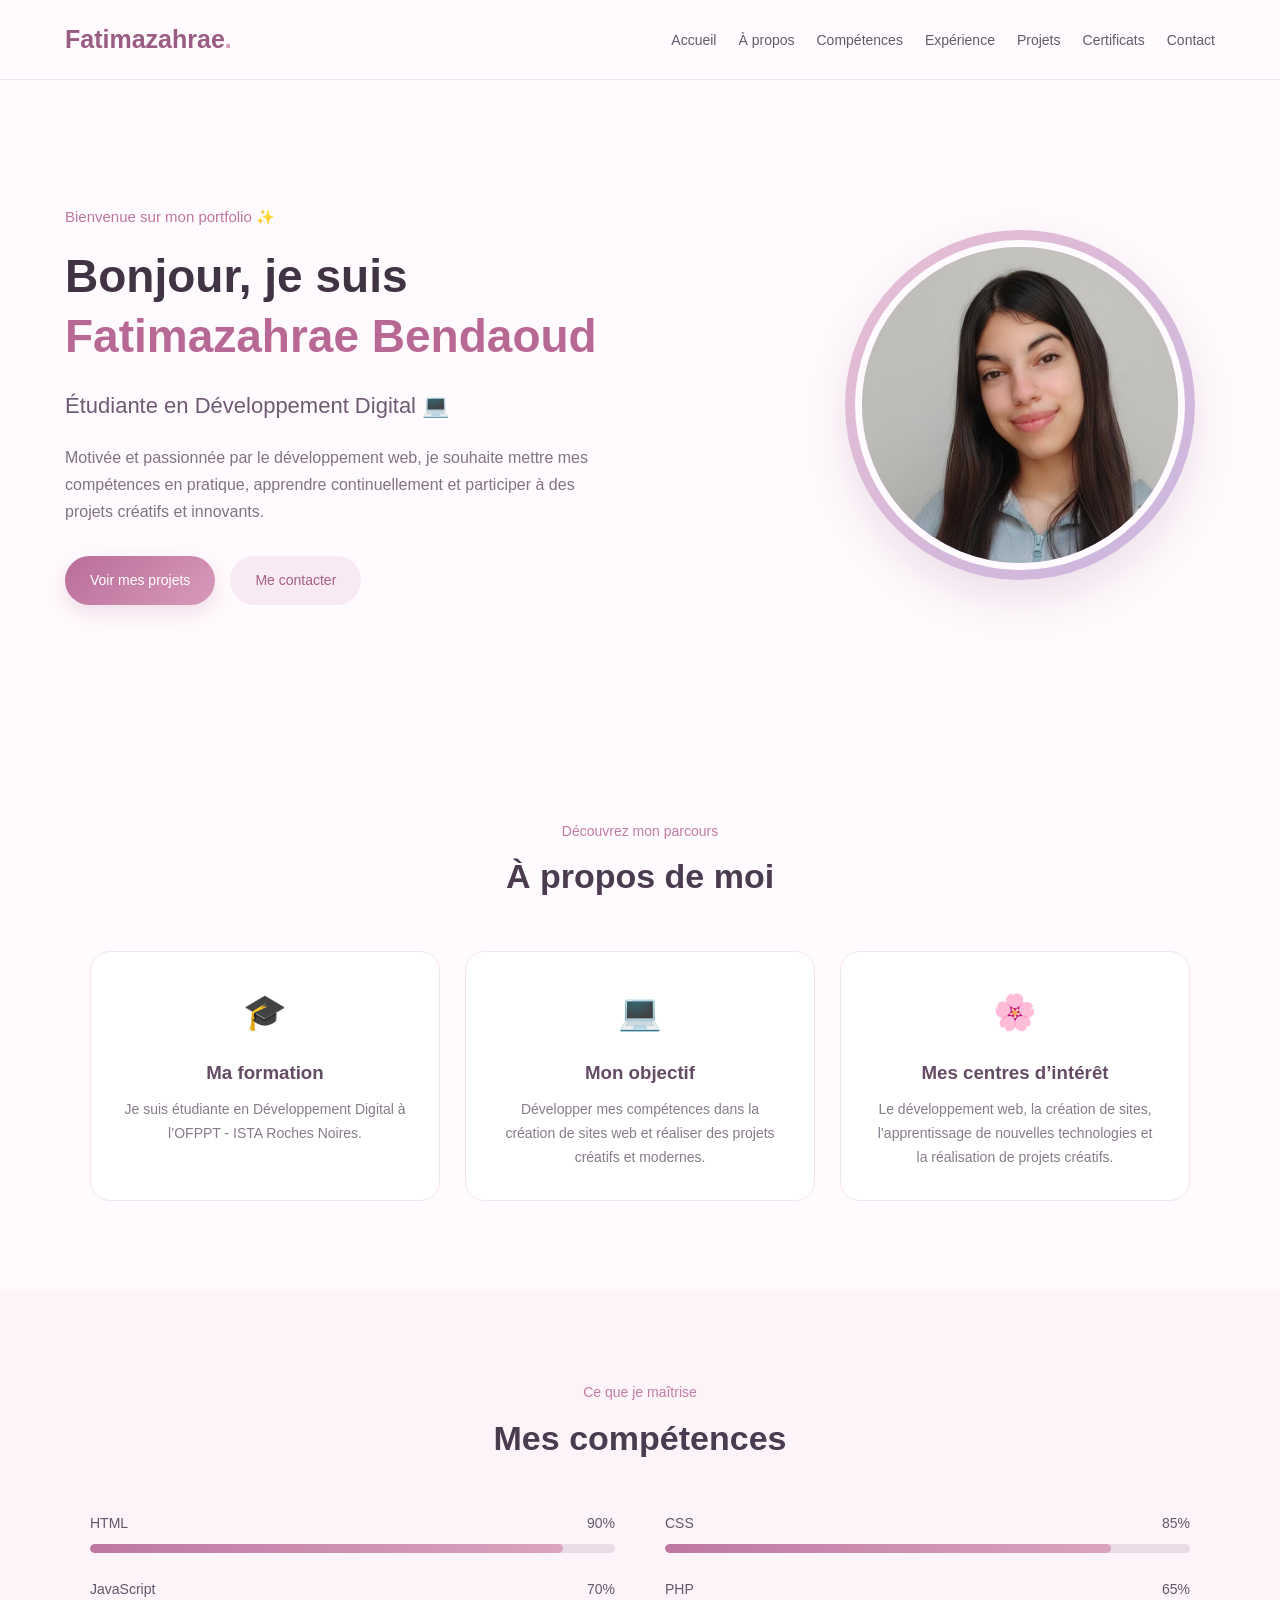
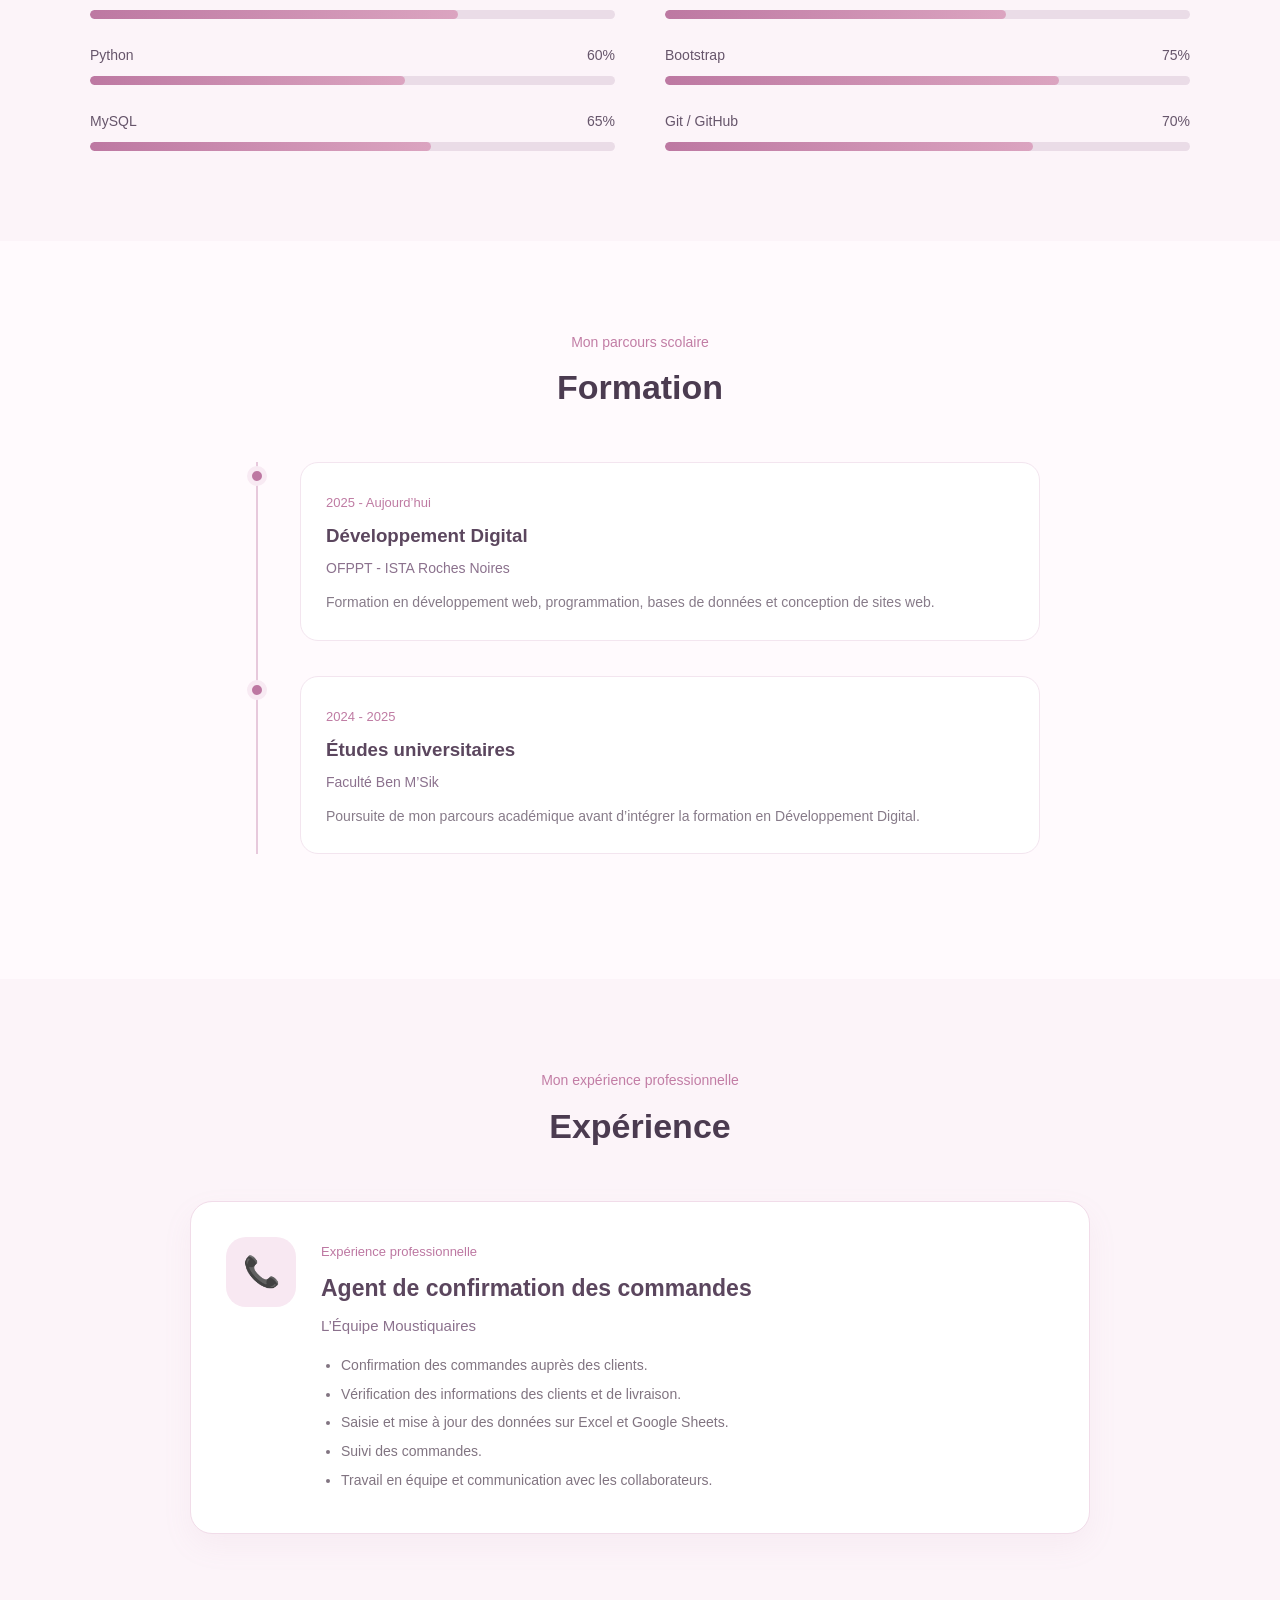
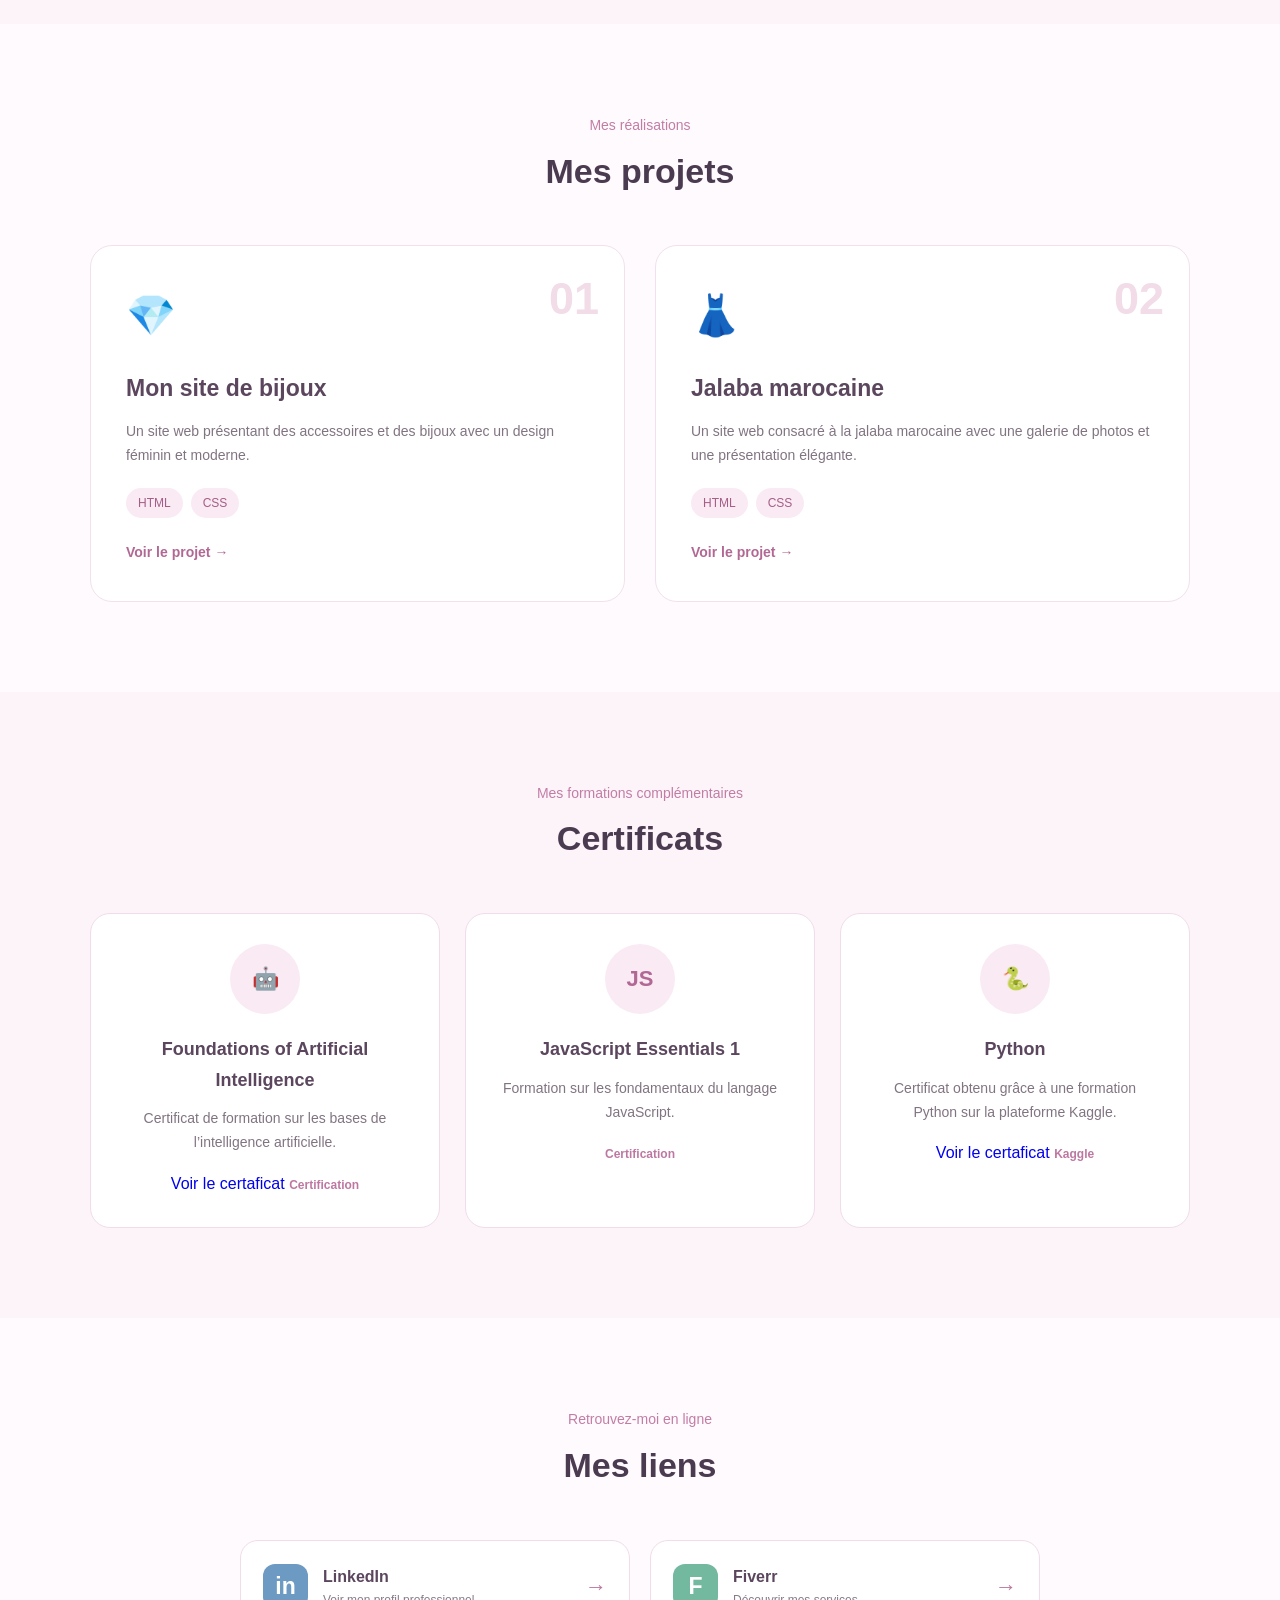
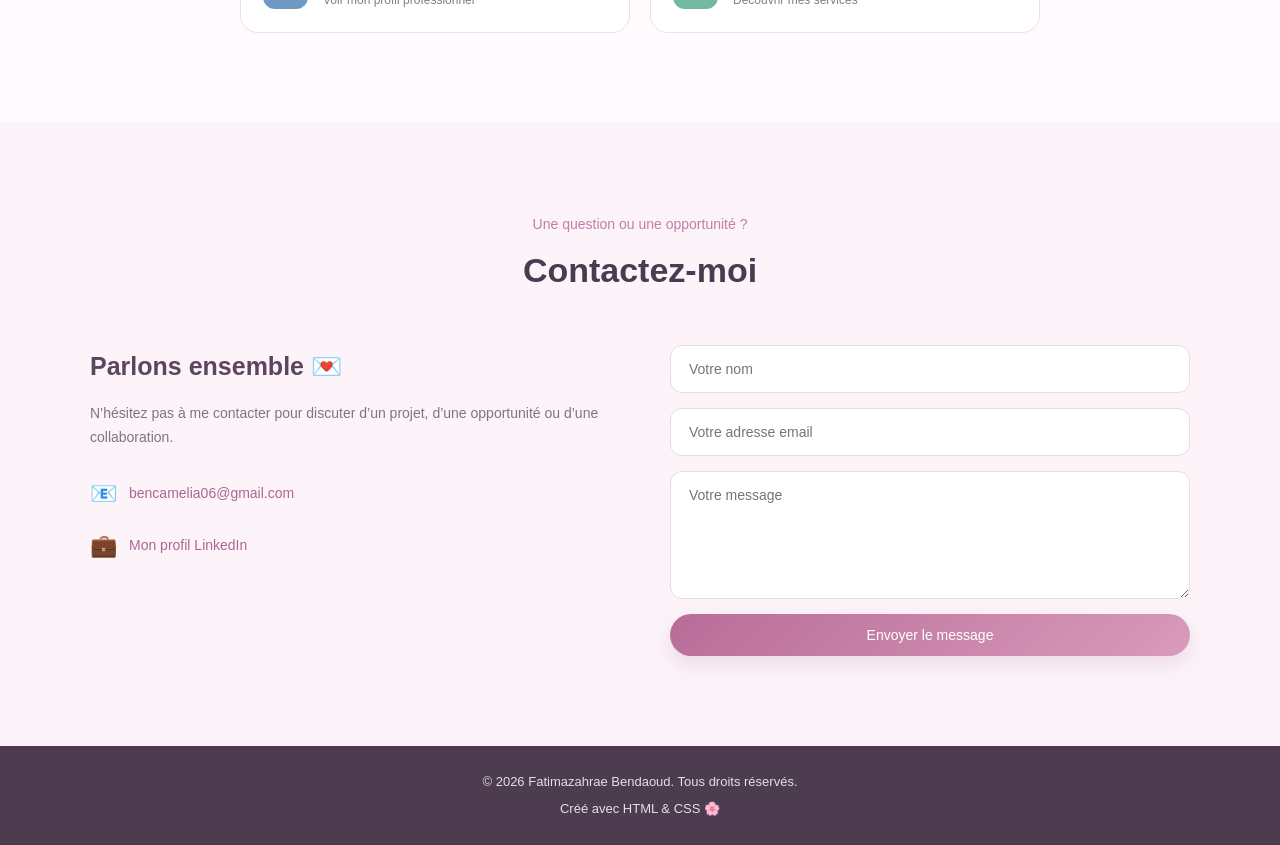
==== commit 7d9ab1a7: "Add certificate links to index.html" ====
--- a/index.html
+++ b/index.html
@@ -574,6 +574,7 @@
                     Certificat de formation sur les bases
                     de l’intelligence artificielle.
                 </p>
+                <a href="https://skills.yourlearning.ibm.com/certificate/share/1e0dd9dca7ewogICJsZWFybmVyQ05VTSIgOiAiODgyMjA5MFJFRyIsCiAgIm9iamVjdFR5cGUiIDogIkFDVElWSVRZIiwKICAib2JqZWN0SWQiIDogIkFMTS1DT1VSU0VfNDA3NDE0NiIKfQ0acac88238-10" target="_blank">Voir le certaficat</a>
 
                 <span class="certificate-label">
                     Certification
@@ -620,6 +621,8 @@
                     Certificat obtenu grâce à une formation
                     Python sur la plateforme Kaggle.
                 </p>
+                <a href="https://www.kaggle.com/learn/certification/fatimazahrabendaoud/python" target="_blank">Voir le certaficat</a>
+
 
                 <span class="certificate-label">
                     Kaggle
--- a/style.css
+++ b/style.css
@@ -1,412 +1,1099 @@
-
 * {
     margin: 0;
     padding: 0;
     box-sizing: border-box;
-    font-family: Arial, sans-serif;
-}
-
-/* NAVBAR */
-nav {
-    background-color: #8c3b3b;
+    scroll-behavior: smooth;
+}
+
+body {
+    font-family: "Poppins", sans-serif;
+    background: #fffafd;
+    color: #3f3545;
+    line-height: 1.7;
+}
+
+a {
+    text-decoration: none;
+}
+
+ul {
+    list-style: none;
+}
+
+
+/* =========================
+   NAVIGATION
+========================= */
+
+header {
+    background: rgba(255, 250, 253, 0.95);
+    border-bottom: 1px solid #f3e5ef;
+    position: sticky;
+    top: 0;
+    z-index: 1000;
+}
+
+.navbar {
+    max-width: 1200px;
+    margin: auto;
+    padding: 18px 25px;
+
+    display: flex;
+    align-items: center;
+    justify-content: space-between;
+
+    gap: 20px;
+}
+
+.logo {
+    font-size: 25px;
+    font-weight: 700;
+    color: #9b5c83;
+}
+
+.logo span {
+    color: #d99ab9;
+}
+
+.nav-links {
+    display: flex;
+    align-items: center;
+    gap: 22px;
+    flex-wrap: wrap;
+}
+
+.nav-links a {
+    color: #66596b;
+    font-size: 14px;
+    font-weight: 500;
+    transition: 0.3s;
+}
+
+.nav-links a:hover {
+    color: #b56d98;
+}
+
+
+/* =========================
+   SECTIONS
+========================= */
+
+.section {
+    max-width: 1150px;
+    margin: auto;
+    padding: 90px 25px;
+}
+
+.section-title {
+    text-align: center;
+    margin-bottom: 45px;
+}
+
+.section-title p {
+    color: #c27da5;
+    font-size: 14px;
+    font-weight: 500;
+    margin-bottom: 5px;
+}
+
+.section-title h2 {
+    color: #4b3b50;
+    font-size: 34px;
+    font-weight: 700;
+}
+
+
+/* =========================
+   HERO
+========================= */
+
+.hero {
+    max-width: 1200px;
+    margin: auto;
+
+    min-height: 650px;
+
+    padding: 80px 25px;
+
+    display: flex;
+    align-items: center;
+    justify-content: space-between;
+
+    gap: 60px;
+}
+
+.hero-text {
+    flex: 1;
+}
+
+.small-title {
+    color: #bd76a0;
+    font-size: 15px;
+    font-weight: 500;
+    margin-bottom: 18px;
+}
+
+.hero h1 {
+    color: #403344;
+    font-size: 46px;
+    line-height: 1.3;
+    margin-bottom: 20px;
+}
+
+.hero h1 span {
+    display: block;
+    color: #b86895;
+}
+
+.hero h2 {
+    color: #6f5a73;
+    font-size: 22px;
+    font-weight: 500;
+    margin-bottom: 20px;
+}
+
+.hero-text > p:not(.small-title) {
+    max-width: 560px;
+    color: #817481;
+    margin-bottom: 30px;
+}
+
+.hero-buttons {
+    display: flex;
+    gap: 15px;
+    flex-wrap: wrap;
+}
+
+.btn {
+    display: inline-block;
+    padding: 13px 25px;
+
+    border-radius: 30px;
+
+    font-size: 14px;
+    font-weight: 500;
+
+    transition: 0.3s;
+}
+
+.primary-btn {
     color: white;
-    display: flex;
-    justify-content: space-between;
-    padding: 15px 30px;
-    align-items: center;
-}
-
-nav ul {
-    list-style: none;
-    display: flex;
-}
-
-nav ul li a {
-    color: white;
-    margin-left: 20px;
-    text-decoration: none;
-    font-weight: bold;
-}
-
-.hero {
-    position: relative;
-    width: 100%;
-    height: 60vh;         /* ارتفاع الصورة */
-    overflow: hidden;
-}
-
-.hero-img {
+
+    background: linear-gradient(
+        135deg,
+        #b86d98,
+        #d99abb
+    );
+
+    box-shadow:
+        0 8px 20px rgba(184, 109, 152, 0.2);
+}
+
+.primary-btn:hover {
+    transform: translateY(-3px);
+
+    box-shadow:
+        0 12px 25px rgba(184, 109, 152, 0.3);
+}
+
+.secondary-btn {
+    color: #a65f88;
+    background: #f8eaf3;
+}
+
+.secondary-btn:hover {
+    background: #f2dce9;
+}
+
+
+/* =========================
+   PHOTO
+========================= */
+
+.hero-image {
+    flex: 0 0 390px;
+
+    display: flex;
+    justify-content: center;
+}
+
+.image-circle {
+    width: 350px;
+    height: 350px;
+
+    padding: 10px;
+
+    border-radius: 50%;
+
+    background: linear-gradient(
+        135deg,
+        #e8bdd3,
+        #c9b7df
+    );
+
+    box-shadow:
+        0 20px 45px rgba(157, 110, 145, 0.18);
+}
+
+.image-circle img {
     width: 100%;
     height: 100%;
-    object-fit: cover;    /* الصورة تغطي المساحة كاملة */
-}
-
-.hero-text {
-    position: absolute;   /* النص فوق الصورة */
-    top: 50%;
-    left: 50%;
-    transform: translate(-50%, -50%);
+
+    object-fit: cover;
+    object-position: center top;
+
+    border-radius: 50%;
+
+    border: 7px solid #fffafd;
+}
+
+
+/* =========================
+   ABOUT
+========================= */
+
+.about-container {
+    display: grid;
+
+    grid-template-columns:
+        repeat(3, 1fr);
+
+    gap: 25px;
+}
+
+.about-card {
+    padding: 30px;
+
+    text-align: center;
+
+    background: white;
+
+    border: 1px solid #f3e5ef;
+
+    border-radius: 20px;
+
+    transition: 0.3s;
+}
+
+.about-card:hover {
+    transform: translateY(-7px);
+
+    box-shadow:
+        0 15px 30px rgba(190, 137, 169, 0.12);
+}
+
+.about-icon {
+    font-size: 35px;
+    margin-bottom: 15px;
+}
+
+.about-card h3 {
+    color: #654c65;
+    margin-bottom: 10px;
+}
+
+.about-card p {
+    color: #877b89;
+    font-size: 14px;
+}
+
+
+/* =========================
+   SKILLS
+========================= */
+
+.skills-section {
+    background: #fcf4f9;
+
+    max-width: none;
+
+    padding-left:
+        calc((100% - 1100px) / 2);
+
+    padding-right:
+        calc((100% - 1100px) / 2);
+}
+
+.skills-container {
+    display: grid;
+
+    grid-template-columns:
+        repeat(2, 1fr);
+
+    gap: 25px 50px;
+}
+
+.skill-info {
+    display: flex;
+    justify-content: space-between;
+
+    color: #66556b;
+
+    font-size: 14px;
+
+    margin-bottom: 8px;
+}
+
+.progress-bar {
+    width: 100%;
+    height: 9px;
+
+    background: #eadce7;
+
+    border-radius: 20px;
+
+    overflow: hidden;
+}
+
+.progress {
+    height: 100%;
+
+    border-radius: 20px;
+
+    background: linear-gradient(
+        90deg,
+        #bd78a2,
+        #dba4c0
+    );
+}
+
+.progress.html {
+    width: 90%;
+}
+
+.progress.css {
+    width: 85%;
+}
+
+.progress.javascript {
+    width: 70%;
+}
+
+.progress.php {
+    width: 65%;
+}
+
+.progress.python {
+    width: 60%;
+}
+
+.progress.bootstrap {
+    width: 75%;
+}
+
+.progress.mysql {
+    width: 65%;
+}
+
+.progress.github {
+    width: 70%;
+}
+
+
+/* =========================
+   FORMATION
+========================= */
+
+.timeline {
+    max-width: 800px;
+    margin: auto;
+
+    position: relative;
+}
+
+.timeline::before {
+    content: "";
+
+    position: absolute;
+
+    left: 16px;
+
+    top: 0;
+    bottom: 0;
+
+    width: 2px;
+
+    background: #e7c9dc;
+}
+
+.timeline-item {
+    position: relative;
+
+    padding-left: 60px;
+
+    margin-bottom: 35px;
+}
+
+.timeline-dot {
+    position: absolute;
+
+    left: 7px;
+    top: 4px;
+
+    width: 20px;
+    height: 20px;
+
+    border-radius: 50%;
+
+    background: #bd78a2;
+
+    border: 5px solid #f8eaf3;
+}
+
+.timeline-content {
+    background: white;
+
+    padding: 25px;
+
+    border: 1px solid #f3e5ef;
+
+    border-radius: 18px;
+}
+
+.timeline-content span {
+    color: #bf7ba3;
+
+    font-size: 13px;
+}
+
+.timeline-content h3 {
+    color: #5b465e;
+
+    margin: 5px 0;
+}
+
+.timeline-content h4 {
+    color: #8b718d;
+
+    font-size: 14px;
+
+    font-weight: 500;
+
+    margin-bottom: 10px;
+}
+
+.timeline-content p {
+    color: #877b89;
+
+    font-size: 14px;
+}
+
+
+/* =========================
+   EXPERIENCE
+========================= */
+
+.experience-section {
+    background: #fcf4f9;
+
+    max-width: none;
+
+    padding-left:
+        calc((100% - 1100px) / 2);
+
+    padding-right:
+        calc((100% - 1100px) / 2);
+}
+
+.experience-card {
+    max-width: 900px;
+
+    margin: auto;
+
+    display: flex;
+
+    align-items: flex-start;
+
+    gap: 25px;
+
+    padding: 35px;
+
+    background: white;
+
+    border: 1px solid #f1dce9;
+
+    border-radius: 22px;
+
+    box-shadow:
+        0 12px 30px rgba(190, 137, 169, 0.08);
+}
+
+.experience-icon {
+    width: 70px;
+    height: 70px;
+
+    flex-shrink: 0;
+
+    display: flex;
+    align-items: center;
+    justify-content: center;
+
+    background: #f8e8f2;
+
+    border-radius: 20px;
+
+    font-size: 30px;
+}
+
+.experience-date {
+    color: #bd78a2;
+
+    font-size: 13px;
+}
+
+.experience-content h3 {
+    color: #5b465e;
+
+    font-size: 23px;
+
+    margin: 5px 0;
+}
+
+.experience-content h4 {
+    color: #8b718d;
+
+    font-size: 15px;
+
+    font-weight: 500;
+
+    margin-bottom: 15px;
+}
+
+.experience-content ul {
+    list-style: disc;
+
+    padding-left: 20px;
+
+    color: #817481;
+
+    font-size: 14px;
+}
+
+.experience-content li {
+    margin-bottom: 5px;
+}
+
+
+/* =========================
+   PROJECTS
+========================= */
+
+.projects-container {
+    display: grid;
+
+    grid-template-columns:
+        repeat(2, 1fr);
+
+    gap: 30px;
+}
+
+.project-card {
+    position: relative;
+
+    padding: 35px;
+
+    background: white;
+
+    border: 1px solid #f2e1eb;
+
+    border-radius: 22px;
+
+    overflow: hidden;
+
+    transition: 0.3s;
+}
+
+.project-card:hover {
+    transform: translateY(-8px);
+
+    box-shadow:
+        0 15px 35px rgba(190, 137, 169, 0.13);
+}
+
+.project-number {
+    position: absolute;
+
+    right: 25px;
+    top: 15px;
+
+    color: #f1dce8;
+
+    font-size: 45px;
+
+    font-weight: 700;
+}
+
+.project-icon {
+    font-size: 40px;
+
+    margin-bottom: 20px;
+}
+
+.project-card h3 {
+    color: #5b465e;
+
+    font-size: 23px;
+
+    margin-bottom: 12px;
+}
+
+.project-card p {
+    color: #817481;
+
+    font-size: 14px;
+
+    margin-bottom: 20px;
+}
+
+.project-tags {
+    display: flex;
+
+    gap: 8px;
+
+    margin-bottom: 20px;
+}
+
+.project-tags span {
+    padding: 5px 12px;
+
+    color: #a45e88;
+
+    background: #f9eaf3;
+
+    border-radius: 20px;
+
+    font-size: 12px;
+}
+
+.project-link {
+    color: #b26894;
+
+    font-size: 14px;
+
+    font-weight: 600;
+}
+
+.project-link:hover {
+    color: #81466c;
+}
+
+
+/* =========================
+   CERTIFICATES
+========================= */
+
+.certificates-section {
+    background: #fcf4f9;
+
+    max-width: none;
+
+    padding-left:
+        calc((100% - 1100px) / 2);
+
+    padding-right:
+        calc((100% - 1100px) / 2);
+}
+
+.certificates-container {
+    display: grid;
+
+    grid-template-columns:
+        repeat(3, 1fr);
+
+    gap: 25px;
+}
+
+.certificate-card {
+    padding: 30px;
+
+    text-align: center;
+
+    background: white;
+
+    border: 1px solid #f1dce9;
+
+    border-radius: 20px;
+
+    transition: 0.3s;
+}
+
+.certificate-card:hover {
+    transform: translateY(-7px);
+
+    box-shadow:
+        0 15px 30px rgba(190, 137, 169, 0.1);
+}
+
+.certificate-icon {
+    width: 70px;
+    height: 70px;
+
+    margin: 0 auto 20px;
+
+    display: flex;
+    align-items: center;
+    justify-content: center;
+
+    background: #f9eaf3;
+
+    color: #b26894;
+
+    border-radius: 50%;
+
+    font-size: 22px;
+
+    font-weight: 600;
+}
+
+.certificate-card h3 {
+    color: #5b465e;
+
+    font-size: 18px;
+
+    margin-bottom: 12px;
+}
+
+.certificate-card p {
+    color: #817481;
+
+    font-size: 14px;
+
+    margin-bottom: 15px;
+}
+
+.certificate-label {
+    color: #bd78a2;
+
+    font-size: 12px;
+
+    font-weight: 600;
+}
+
+
+/* =========================
+   LINKS
+========================= */
+
+.links-container {
+    max-width: 800px;
+
+    margin: auto;
+
+    display: grid;
+
+    grid-template-columns:
+        repeat(2, 1fr);
+
+    gap: 20px;
+}
+
+.social-card {
+    display: flex;
+
+    align-items: center;
+
+    gap: 15px;
+
+    padding: 22px;
+
+    background: white;
+
+    border: 1px solid #f1dce9;
+
+    border-radius: 18px;
+
+    color: #5b465e;
+
+    transition: 0.3s;
+}
+
+.social-card:hover {
+    transform: translateY(-5px);
+}
+
+.social-card > span {
+    width: 45px;
+    height: 45px;
+
+    display: flex;
+    align-items: center;
+    justify-content: center;
+
+    border-radius: 12px;
+
     color: white;
+
+    font-size: 23px;
+
+    font-weight: 700;
+}
+
+.linkedin > span {
+    background: #6c9ac2;
+}
+
+.fiverr > span {
+    background: #72b9a0;
+}
+
+.social-card h3 {
+    font-size: 16px;
+}
+
+.social-card p {
+    color: #877b89;
+
+    font-size: 12px;
+}
+
+.social-card strong {
+    margin-left: auto;
+
+    color: #bd78a2;
+
+    font-size: 22px;
+}
+
+
+/* =========================
+   CONTACT
+========================= */
+
+.contact-section {
+    background: #fcf4f9;
+
+    max-width: none;
+
+    padding-left:
+        calc((100% - 1100px) / 2);
+
+    padding-right:
+        calc((100% - 1100px) / 2);
+}
+
+.contact-container {
+    display: grid;
+
+    grid-template-columns:
+        1fr 1fr;
+
+    gap: 60px;
+
+    align-items: start;
+}
+
+.contact-info h3 {
+    color: #5b465e;
+
+    font-size: 25px;
+
+    margin-bottom: 15px;
+}
+
+.contact-info > p {
+    color: #817481;
+
+    font-size: 14px;
+
+    margin-bottom: 25px;
+}
+
+.contact-item {
+    display: flex;
+
+    align-items: center;
+
+    gap: 12px;
+
+    margin-bottom: 15px;
+}
+
+.contact-item span {
+    font-size: 22px;
+}
+
+.contact-item a {
+    color: #ad668f;
+
+    font-size: 14px;
+}
+
+.contact-form {
+    display: flex;
+
+    flex-direction: column;
+
+    gap: 15px;
+}
+
+.contact-form input,
+.contact-form textarea {
+    width: 100%;
+
+    padding: 15px 18px;
+
+    border: 1px solid #ecd9e6;
+
+    border-radius: 12px;
+
+    outline: none;
+
+    background: white;
+
+    color: #5b465e;
+
+    font-family: "Poppins", sans-serif;
+
+    font-size: 14px;
+
+    resize: vertical;
+}
+
+.contact-form input:focus,
+.contact-form textarea:focus {
+    border-color: #c583a8;
+}
+
+.contact-form button {
+    border: none;
+
+    cursor: pointer;
+
+    font-family: "Poppins", sans-serif;
+}
+
+
+/* =========================
+   FOOTER
+========================= */
+
+footer {
+    padding: 25px;
+
     text-align: center;
-    background-color: rgba(0,0,0,0.3);  /* خلفية شفافة للنص */
-    padding: 20px;
-    border-radius: 10px;
-}
-
-.hero-text h2 {
-    font-size: 32px;
-    margin-bottom: 10px;
-}
-
-.hero-text p {
-    font-size: 18px;
-}
-/* DESCRIPTION */
-.description {
-    padding: 40px;
-    text-align: center;
-    background-color: #f6eee3;
-    font-size: 18px;
-}
-.description {
-    padding: 50px 20px;           
-    text-align: center;
-    background-color: #fdf7f2;   
-    color: #333;
-}
-
-.description h2 {
-    font-size: 28px;
-    color: #8c3b3b;               
-    margin-bottom: 20px;
-}
-
-.description p {
-    font-size: 18px;
-    line-height: 1.6;
-    max-width: 800px;
-    margin: 0 auto;
-    }               
-
-
-.galerie {
-    display: grid;
-    grid-template-columns: repeat(4, 1fr);
-    gap: 25px;
-    padding: 40px;
-    background-color: #fdf7f2;
-}
-
-.card {
-    background: white;
-    text-align: center;
-    padding: 15px;
-    border-radius: 10px;
-}
-
-.card img {
-    width: 100%;
-    height: 220px;
-    object-fit: cover;
-    border-radius: 10px;
-}
-
-.card h3 {
-    margin: 10px 0;
-    color: #8c3b3b;
-}
-
-.card span {
-    font-weight: bold;
-}
-
-.side-photo {
-    display: flex;
-    align-items: center;
-    gap: 30px;       
-    padding: 50px 20px;
-    background-color: #f6eee3; 
-}
-
-.side-photo img {
-    width: 40%;     
-    border-radius: 15px;
-    object-fit: cover;
-}
-
-.side-photo .text {
-    width: 55%;      
-}
-
-.side-photo h2 {
-    color: #8c3b3b;
-    margin-bottom: 20px;
-}
-
-.side-photo p {
-    line-height: 1.6;
-    margin-bottom: 15px;  
-}
-
-
-@media(min-width:601px) and(max-width: 758px){
-    .side-photo {
+
+    background: #4d3b50;
+
+    color: #eadce7;
+
+    font-size: 13px;
+}
+
+footer p:first-child {
+    margin-bottom: 5px;
+}
+
+
+/* =========================
+   RESPONSIVE
+========================= */
+
+@media (max-width: 900px) {
+
+    .navbar {
         flex-direction: column;
+    }
+
+    .nav-links {
+        justify-content: center;
+
+        gap: 13px;
+    }
+
+    .hero {
+        flex-direction: column-reverse;
+
         text-align: center;
-    }
-    .side-photo img {
-        width: 80%;
-        margin-bottom: 20px;
-    }
-    .side-photo .text {
-        width: 90%;
-    }
-}
-
-footer {
-    background-color: #8c3b3b;   
-    color: white;
-    padding: 40px 20px;
-    text-align: center;
-}
-
-footer a {
-    color: white;
-    text-decoration: none;
-    font-weight: bold;
-}
-
-footer a:hover {
-    text-decoration: underline;
-}
-
-footer .footer-content h3 {
-    margin-bottom: 10px;
-    font-size: 22px;
-}
-
-footer .footer-content h4 {
-    margin-top: 20px;
-    margin-bottom: 10px;
-}
-
-footer .footer-content p {
-    margin: 5px 0;
-    font-size: 16px;
-}
-
-footer .social {
-    list-style: none;
-    padding: 0;
-    margin: 0;
-}
-
-footer .social li {
-    display: inline-block;
-    margin: 0 10px;
-* {
-    margin: 0;
-    padding: 0;
-    box-sizing: border-box;
-    font-family: Arial, sans-serif;
-}
-
-/* NAVBAR */
-nav {
-    background-color: #8c3b3b;
-    color: white;
-    display: flex;
-    justify-content: space-between;
-    padding: 15px 30px;
-    align-items: center;
-}
-
-nav ul {
-    list-style: none;
-    display: flex;
-}
-
-nav ul li a {
-    color: white;
-    margin-left: 20px;
-    text-decoration: none;
-    font-weight: bold;
-}
-
-.hero {
-    position: relative;
-    width: 100%;
-    height: 60vh;         /* ارتفاع الصورة */
-    overflow: hidden;
-}
-
-.hero-img {
-    width: 100%;
-    height: 100%;
-    object-fit: cover;    /* الصورة تغطي المساحة كاملة */
-}
-
-.hero-text {
-    position: absolute;   /* النص فوق الصورة */
-    top: 50%;
-    left: 50%;
-    transform: translate(-50%, -50%);
-    color: white;
-    text-align: center;
-    background-color: rgba(0,0,0,0.3);  /* خلفية شفافة للنص */
-    padding: 20px;
-    border-radius: 10px;
-}
-
-.hero-text h2 {
-    font-size: 32px;
-    margin-bottom: 10px;
-}
-
-.hero-text p {
-    font-size: 18px;
-}
-/* DESCRIPTION */
-.description {
-    padding: 40px;
-    text-align: center;
-    background-color: #f6eee3;
-    font-size: 18px;
-}
-.description {
-    padding: 50px 20px;           
-    text-align: center;
-    background-color: #fdf7f2;   
-    color: #333;
-}
-
-.description h2 {
-    font-size: 28px;
-    color: #8c3b3b;               
-    margin-bottom: 20px;
-}
-
-.description p {
-    font-size: 18px;
-    line-height: 1.6;
-    max-width: 800px;
-    margin: 0 auto;
-    }               
-
-
-.galerie {
-    display: grid;
-    grid-template-columns: repeat(4, 1fr);
-    gap: 25px;
-    padding: 40px;
-    background-color: #fdf7f2;
-}
-
-.card {
-    background: white;
-    text-align: center;
-    padding: 15px;
-    border-radius: 10px;
-}
-
-.card img {
-    width: 100%;
-    height: 220px;
-    object-fit: cover;
-    border-radius: 10px;
-}
-
-.card h3 {
-    margin: 10px 0;
-    color: #8c3b3b;
-}
-
-.card span {
-    font-weight: bold;
-}
-
-.side-photo {
-    display: flex;
-    align-items: center;
-    gap: 30px;       
-    padding: 50px 20px;
-    background-color: #f6eee3; 
-}
-
-.side-photo img {
-    width: 40%;     
-    border-radius: 15px;
-    object-fit: cover;
-}
-
-.side-photo .text {
-    width: 55%;      
-}
-
-.side-photo h2 {
-    color: #8c3b3b;
-    margin-bottom: 20px;
-}
-
-.side-photo p {
-    line-height: 1.6;
-    margin-bottom: 15px;  
-}
-
-
-@media(max-width: 768px){
-    .side-photo {
+
+        padding-top: 60px;
+    }
+
+    .hero-text > p:not(.small-title) {
+        margin-left: auto;
+
+        margin-right: auto;
+    }
+
+    .hero-buttons {
+        justify-content: center;
+    }
+
+    .hero-image {
+        flex-basis: auto;
+    }
+
+    .about-container,
+    .certificates-container {
+        grid-template-columns: 1fr;
+    }
+
+    .skills-container {
+        grid-template-columns: 1fr;
+    }
+
+    .projects-container {
+        grid-template-columns: 1fr;
+    }
+
+    .contact-container {
+        grid-template-columns: 1fr;
+
+        gap: 35px;
+    }
+
+    .links-container {
+        grid-template-columns: 1fr;
+    }
+}
+
+
+@media (max-width: 600px) {
+
+    .section {
+        padding: 60px 20px;
+    }
+
+    .section-title h2 {
+        font-size: 28px;
+    }
+
+    .hero {
+        padding: 50px 20px;
+    }
+
+    .hero h1 {
+        font-size: 32px;
+    }
+
+    .hero h2 {
+        font-size: 18px;
+    }
+
+    .image-circle {
+        width: 270px;
+        height: 270px;
+    }
+
+    .experience-card {
         flex-direction: column;
-        text-align: center;
-    }
-    .side-photo img {
-        width: 80%;
-        margin-bottom: 20px;
-    }
-    .side-photo .text {
-        width: 90%;
-    }
-}
-
-footer {
-    background-color: #8c3b3b;   
-    color: white;
-    padding: 40px 20px;
-    text-align: center;
-}
-
-footer a {
-    color: white;
-    text-decoration: none;
-    font-weight: bold;
-}
-
-footer a:hover {
-    text-decoration: underline;
-}
-
-footer .footer-content h3 {
-    margin-bottom: 10px;
-    font-size: 22px;
-}
-
-footer .footer-content h4 {
-    margin-top: 20px;
-    margin-bottom: 10px;
-}
-
-footer .footer-content p {
-    margin: 5px 0;
-    font-size: 16px;
-}
-
-footer .social {
-    list-style: none;
-    padding: 0;
-    margin: 0;
-}
-
-footer .social li {
-    display: inline-block;
-    margin: 0 10px;
-}+
+        padding: 25px;
+    }
+
+    .experience-content h3 {
+        font-size: 20px;
+    }
+
+    .project-card {
+        padding: 25px;
+    }
+
+    .contact-section,
+    .skills-section,
+    .certificates-section,
+    .experience-section {
+        padding-left: 20px;
+
+        padding-right: 20px;
+    }
+}
